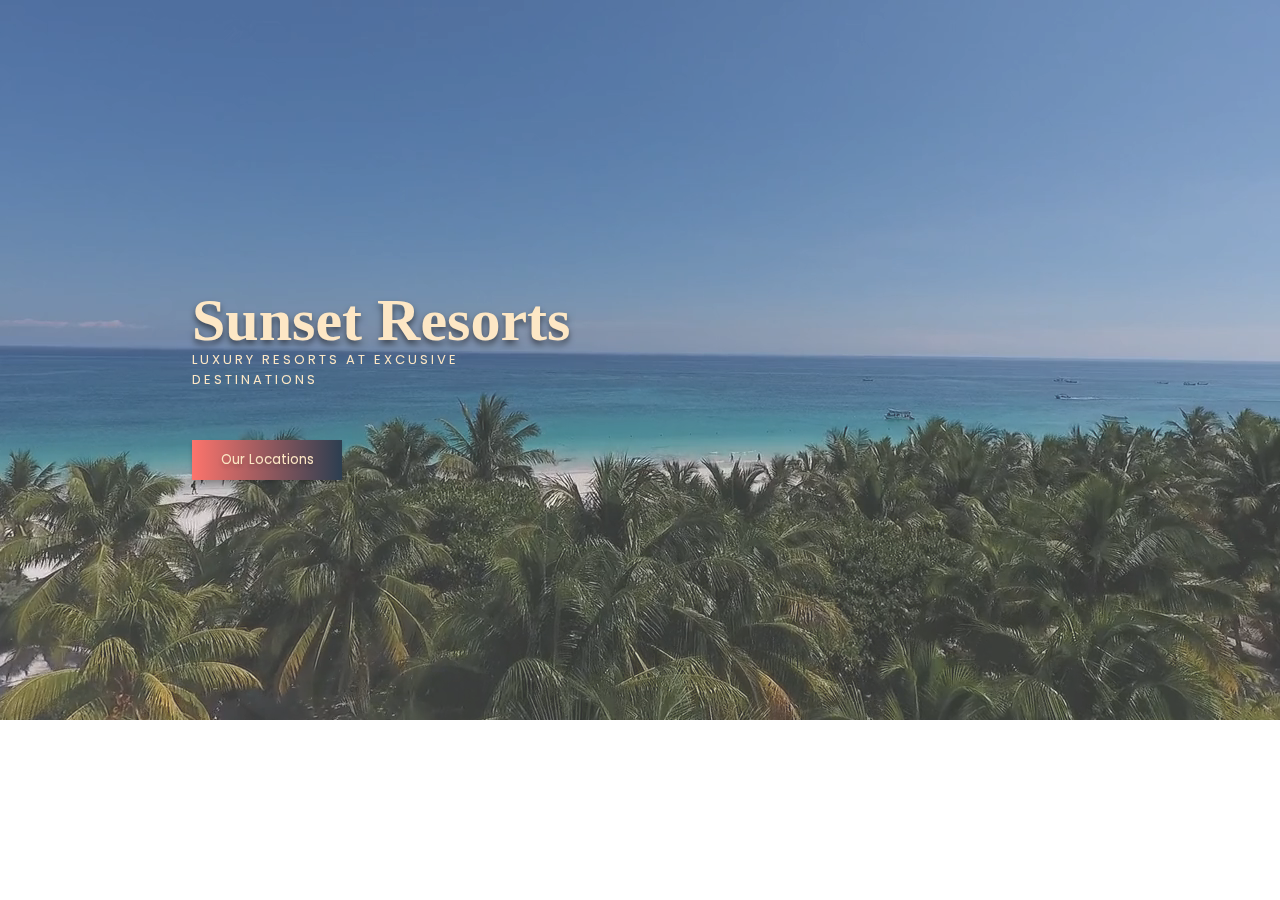
==== index.html @ 5cceb717 "Initial Commit" ====
<!DOCTYPE html>
<html lang="en">
<head>
    <meta charset="UTF-8">
    <meta name="viewport" content="width=device-width, initial-scale=1.0">
    <link rel="preconnect" href="https://fonts.gstatic.com">
    <link rel="preconnect" href="https://fonts.gstatic.com">
    <link href="https://fonts.googleapis.com/css2?family=Homemade+Apple&family=Poppins:wght@300&display=swap" rel="stylesheet">
    <link rel="stylesheet" href="style.css">
    <title>Sunset Resorts</title>
</head>
<body>
<div class="container">
    <div class="hamburger-menu">
        <div class="line line-1"></div>
        <div class="line line-2"></div>
        <div class="line line-3"></div>
    </div>
    <header class="header">
        <div class="video-wrapper">
            <video src="media/coast.mp4" autoplay muted loop></video>
        </div>
        <div class="banner">
            <h1>Sunset Resorts</h1>
            <p>Luxury Resorts at Excusive Destinations</p>
            <button>Our Locations</button>
        </div>
    </header>
</div>

    <script src="app.js"></script>
</body>
</html>
---- style.css ----
* {
    margin: 0;
    padding: 0;
    outline: none;
    box-sizing: border-box;
    list-style: none;
    text-decoration: none;
}

.header {
    width: 100%;
    height: 100%;
    position: relative;
}

.video-wrapper {
    width: 100%;
    height: 100%;
}

.video-wrapper video {
    width: 100%;
    height: 100%;
    opacity: .8;
}

.banner {
    position: absolute;
    top: 40%;
    left: 15%;
}

.banner h1 {
    font-family: 'Homemade Apple', cursive;
    font-size: 60px;
    color: #fde7c5;
    line-height: 60px;
    text-shadow: 0 4px 6px rgba(0, 0, 0, 0.5) ;
}

.banner p {
    width: 90%;
    font-family: 'Poppins', sans-serif;
    font-size: 13px;
    text-transform: uppercase;
    color: #fde7c5;
    letter-spacing: 3px;
    margin-bottom: 50px;
}

.banner button {
    width: 150px;
    height: 40px;
    background: #2C3E50;  /* fallback for old browsers */
    background: -webkit-linear-gradient(to right, #FD746C, #2C3E50);  /* Chrome 10-25, Safari 5.1-6 */
    background: linear-gradient(to right, #FD746C, #2C3E50); /* W3C, IE 10+/ Edge, Firefox 16+, Chrome 26+, Opera 12+, Safari 7+ */
    border: none;
    font-family: 'Poppins', sans-serif;
    color: #fde7c5;
    text-shadow: 0 3px 4px rgba(0, 0, 0, 0.2) ;
    box-shadow: 0 3px 4px rgba(0, 0, 0, 0.2) ;
    cursor: pointer;
}
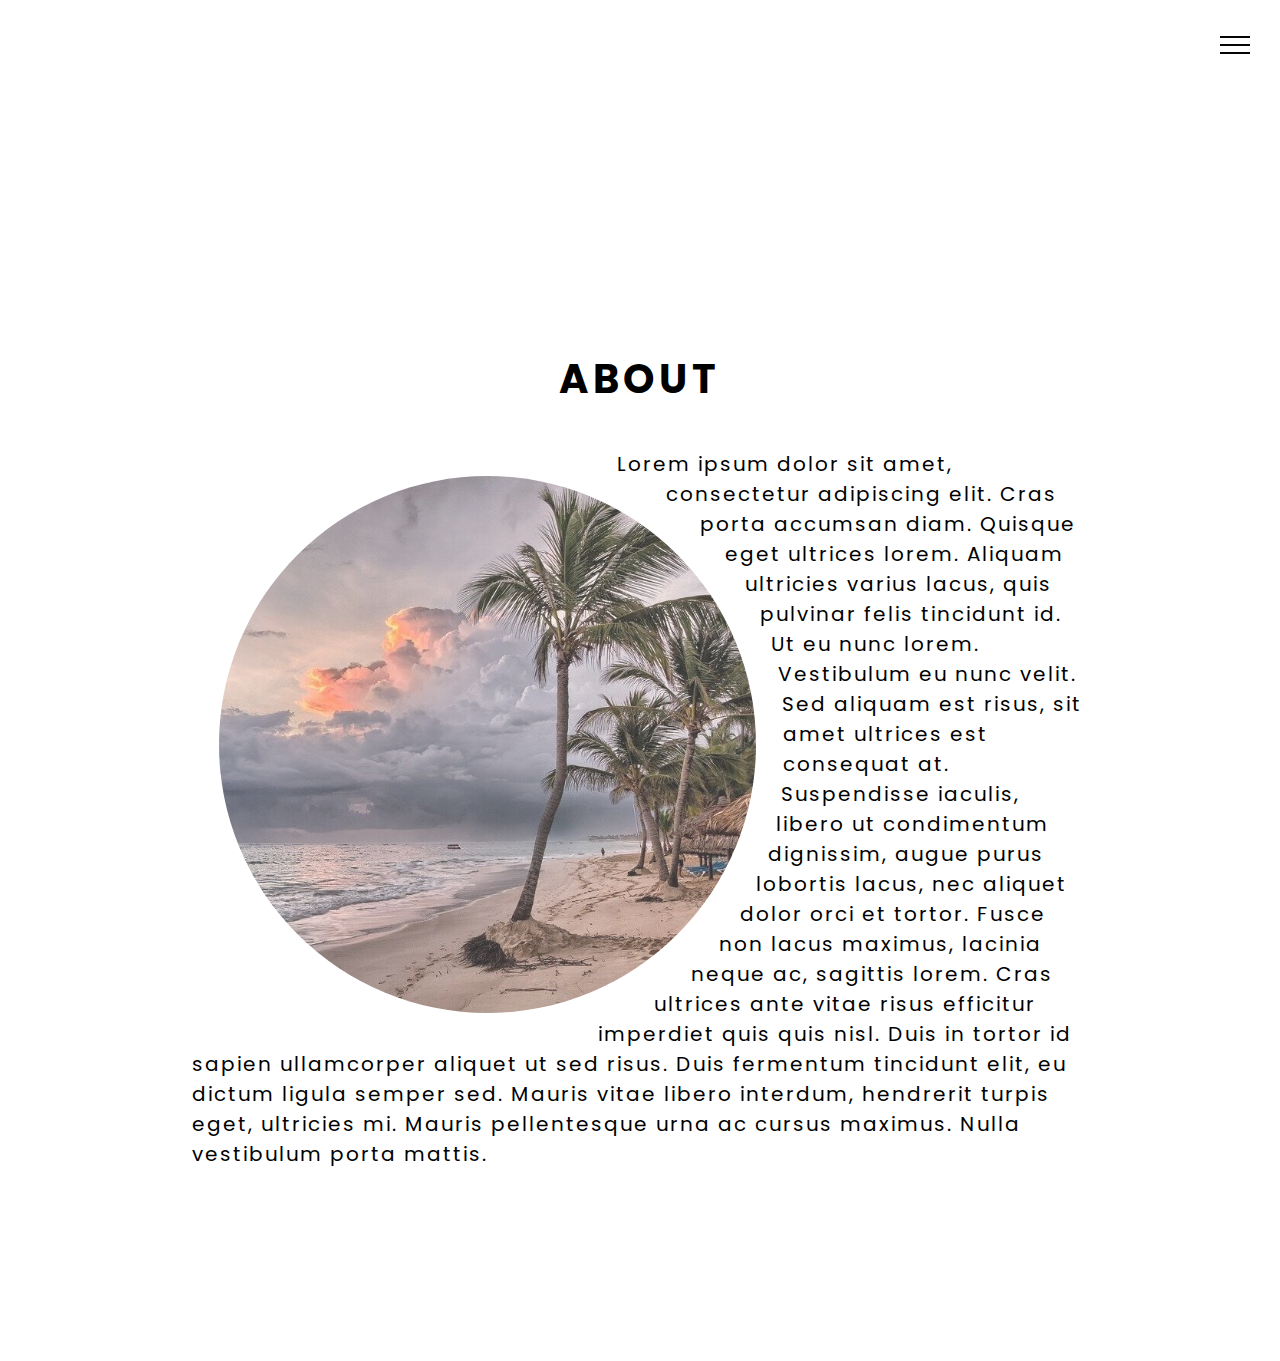
==== commit 2df43ff7: "Added About Section" ====
--- a/index.html
+++ b/index.html
@@ -1,33 +1,89 @@
 <!DOCTYPE html>
 <html lang="en">
+
 <head>
     <meta charset="UTF-8">
     <meta name="viewport" content="width=device-width, initial-scale=1.0">
     <link rel="preconnect" href="https://fonts.gstatic.com">
-    <link rel="preconnect" href="https://fonts.gstatic.com">
-    <link href="https://fonts.googleapis.com/css2?family=Homemade+Apple&family=Poppins:wght@300&display=swap" rel="stylesheet">
+    <link href="https://fonts.googleapis.com/css2?family=Homemade+Apple&family=Poppins:wght@300&display=swap"
+        rel="stylesheet">
     <link rel="stylesheet" href="style.css">
     <title>Sunset Resorts</title>
 </head>
+
 <body>
-<div class="container">
-    <div class="hamburger-menu">
-        <div class="line line-1"></div>
-        <div class="line line-2"></div>
-        <div class="line line-3"></div>
+    <div class="container">
+        <div class="burger-menu">
+            <div class="line line-1"></div>
+            <div class="line line-2"></div>
+            <div class="line line-3"></div>
+        </div>
+        <header class="header">
+            <div class="video-wrapper">
+                <video src="media/movie/coast.mp4" autoplay muted loop>This browser does not support video</video>
+            </div>
+            <div class="banner">
+                <h1>Sunset Resorts</h1>
+                <h5>Luxury Resorts at Exclusive Destinations</h5>
+                <button>Our Locations</button>
+                <div class="music-btn">
+                    <img src="media/music/play.png" alt="play-button" id="icon">
+                    <p>Music</p>
+                    <audio id="bgMusic">
+                        <source src="media/music/bgmusic.mp3" type="audio/mp3">
+                    </audio>
+                </div>
+            </div>
+        </header>
+        <section class="sidebar">
+            <ul class="menu">
+                <il class="menu-items">
+                    <a href="#" class="menu-links" data-content="Home">Home</a>
+                </il>
+                <il class="menu-items">
+                    <a href="#aboutpage" class="menu-links" data-content="About">About</a>
+                </il>
+                <il class="menu-items">
+                    <a href="" class="menu-links" data-content="Map">Map</a>
+                </il>
+                <il class="menu-items">
+                    <a href="" class="menu-links" data-content="Resorts">Resorts</a>
+                </il>
+                <il class="menu-items">
+                    <a href="" class="menu-links" data-content="Gallery">Gallery</a>
+                </il>
+                <il class="menu-items">
+                    <a href="" class="menu-links" data-content="Contact">Contact</a>
+                </il>
+            </ul>
+        </section>
     </div>
-    <header class="header">
-        <div class="video-wrapper">
-            <video src="media/coast.mp4" autoplay muted loop></video>
+    <!--About-->
+    <div class="about" id="aboutpage">
+        <h2>About</h2>
+        <div class="about-img">
+            <img src="media/pic/beach1.jpg" alt="Palmtrees at the Beach">
         </div>
-        <div class="banner">
-            <h1>Sunset Resorts</h1>
-            <p>Luxury Resorts at Excusive Destinations</p>
-            <button>Our Locations</button>
-        </div>
-    </header>
-</div>
+        <p>Lorem ipsum dolor sit amet, consectetur adipiscing elit. Cras porta accumsan diam. Quisque eget ultrices
+            lorem.
+            Aliquam ultricies varius lacus, quis pulvinar felis tincidunt id. Ut eu nunc lorem. Vestibulum eu nunc
+            velit. Sed
+            aliquam est risus, sit amet ultrices est consequat at. Suspendisse iaculis, libero ut condimentum dignissim,
+            augue
+            purus lobortis lacus, nec aliquet dolor orci et tortor. Fusce non lacus maximus, lacinia neque ac, sagittis
+            lorem.
+            Cras ultrices ante vitae risus efficitur imperdiet quis quis nisl. Duis in tortor id sapien ullamcorper
+            aliquet ut
+            sed risus. Duis fermentum tincidunt elit, eu dictum ligula semper sed. Mauris vitae libero interdum,
+            hendrerit
+            turpis eget, ultricies mi. Mauris pellentesque urna ac cursus maximus. Nulla vestibulum porta mattis.</p>
+    </div>
 
-    <script src="app.js"></script>
+
+
+
+
+    <script src="script.js"></script>
 </body>
-</html>
+
+</html>--- a/style.css
+++ b/style.css
@@ -7,12 +7,63 @@
     text-decoration: none;
 }
 
+body {
+    font-family: 'Poppins', sans-serif;
+}
+
+/* Navigation "Hamburger" */
+.burger-menu {
+    width: 30px;
+    height: 30px;
+    position: fixed;
+    top: 30px;
+    right: 30px;
+    z-index: 500;
+    display: flex;
+    flex-direction: column;
+    justify-content: space-evenly;
+    cursor: pointer;
+    transition: right 0.4s;
+}
+
+.change .burger-menu {
+    right: 10rem;
+}
+
+.line {
+    width: 100%;
+    height: 2px;
+    background-color: #050505;
+    z-index: 200;
+}
+
+.change .line {
+    background-color: #050505;
+    z-index: 3;
+}
+
+.change .line-1 {
+    transform: rotate(45deg) translate(5px, 7px);
+}
+
+.change .line-2 {
+    opacity: 0;
+    visibility: hidden;
+}
+
+.change .line-3 {
+    transform: rotate(-45deg) translate(5px, -7px);
+}
+
+/* Header */
 .header {
     width: 100%;
     height: 100%;
-    position: relative;
-}
-
+    perspective: 80rem;
+    overflow: hidden;
+}
+
+/* Background Video */
 .video-wrapper {
     width: 100%;
     height: 100%;
@@ -24,6 +75,7 @@
     opacity: .8;
 }
 
+/* Welcome Text & Button*/
 .banner {
     position: absolute;
     top: 40%;
@@ -33,19 +85,21 @@
 .banner h1 {
     font-family: 'Homemade Apple', cursive;
     font-size: 60px;
-    color: #fde7c5;
     line-height: 60px;
-    text-shadow: 0 4px 6px rgba(0, 0, 0, 0.5) ;
-}
-
-.banner p {
+    text-shadow: 0 4px 6px rgba(0, 0, 0, 0.5);
+    opacity: 0;
+    animation: moveBanner 1s 0.4s forwards;
+}
+
+.banner h5 {
     width: 90%;
     font-family: 'Poppins', sans-serif;
     font-size: 13px;
     text-transform: uppercase;
-    color: #fde7c5;
     letter-spacing: 3px;
     margin-bottom: 50px;
+    opacity: 0;
+    animation: moveBanner 1s 0.8s forwards;
 }
 
 .banner button {
@@ -56,8 +110,130 @@
     background: linear-gradient(to right, #FD746C, #2C3E50); /* W3C, IE 10+/ Edge, Firefox 16+, Chrome 26+, Opera 12+, Safari 7+ */
     border: none;
     font-family: 'Poppins', sans-serif;
-    color: #fde7c5;
+    font-size: 10px;
+    text-transform: uppercase;
+    letter-spacing: 3px;
     text-shadow: 0 3px 4px rgba(0, 0, 0, 0.2) ;
     box-shadow: 0 3px 4px rgba(0, 0, 0, 0.2) ;
     cursor: pointer;
-}+    opacity: 0;
+    animation: moveBanner 1s 1.2s forwards;
+}
+
+/* Music Button */
+.music-btn {
+    margin-top: 40px;
+    font-family: 'Poppins', sans-serif;
+    font-size: 10px;
+    text-transform: uppercase;
+    color: #050505;
+    letter-spacing: 3px;
+    opacity: 0;
+    display: flex;
+    align-items: center;
+    animation: moveBanner 1s 1.6s forwards;
+}
+.music-btn p {
+    margin-left: 10px;
+}
+
+#icon {
+    width: 40px;
+    cursor: pointer;
+}
+
+/* Animation Welcome Text */
+@keyframes moveBanner {
+    0% {
+        transform: translateY(30rem) rotateY(90deg);
+    }
+    100% {
+        transform: translateY(0) rotateY(0);
+        opacity: 1;
+    }
+}
+
+/* Navigation Bar */
+.sidebar {
+    width: 15rem;
+    height: 100vh;
+    position: fixed;
+    top: 0;
+    right: -15rem;
+    background: #fff;
+    transition: right 0.4s;
+    z-index: 2;
+}
+
+.change .sidebar {
+    right: 0;
+} 
+
+/* Navigation Links */
+.menu {
+    position: absolute;
+    top: 50%;
+    left: 50%;
+    transform: translate(-50%, -50%);
+}
+
+.menu-links {
+    margin: 10px;
+    font-family: 'Poppins', sans-serif;
+    font-size: 18px;
+    text-transform: uppercase;
+    color: #050505;
+    letter-spacing: 5px;
+    line-height: 80px;
+    display: flex;
+    position: relative;
+}
+
+.menu-links::before {
+  content: attr(data-content);
+  position: absolute;
+  top: 0;
+  left: 0;
+  color: #FD746C;
+  width: 0;
+  overflow: hidden;
+  white-space: nowrap;
+  transition: width 0.4s ease-in-out;
+}
+
+.menu-links:hover::before {
+  width: 100%;
+}
+
+/* About */
+.about {
+    width: 80%;
+    padding: 5%;
+    margin: 10%;
+}
+
+.about h2 {
+    font-size: 40px;
+    text-transform: uppercase;
+    letter-spacing: 5px;
+    text-align: center;
+    margin-bottom: 40px;
+}
+
+.about-img img{
+    width: 60%;
+    height: 60%;
+    border-radius: 50%;
+    overflow: hidden;
+    float: left;
+    shape-outside: circle();
+    opacity: 0.8;
+    margin: 3%;
+}
+
+.about p {
+    font-size: 20px;
+    letter-spacing: 2px;
+    margin: 0;
+    padding: 0;  
+}
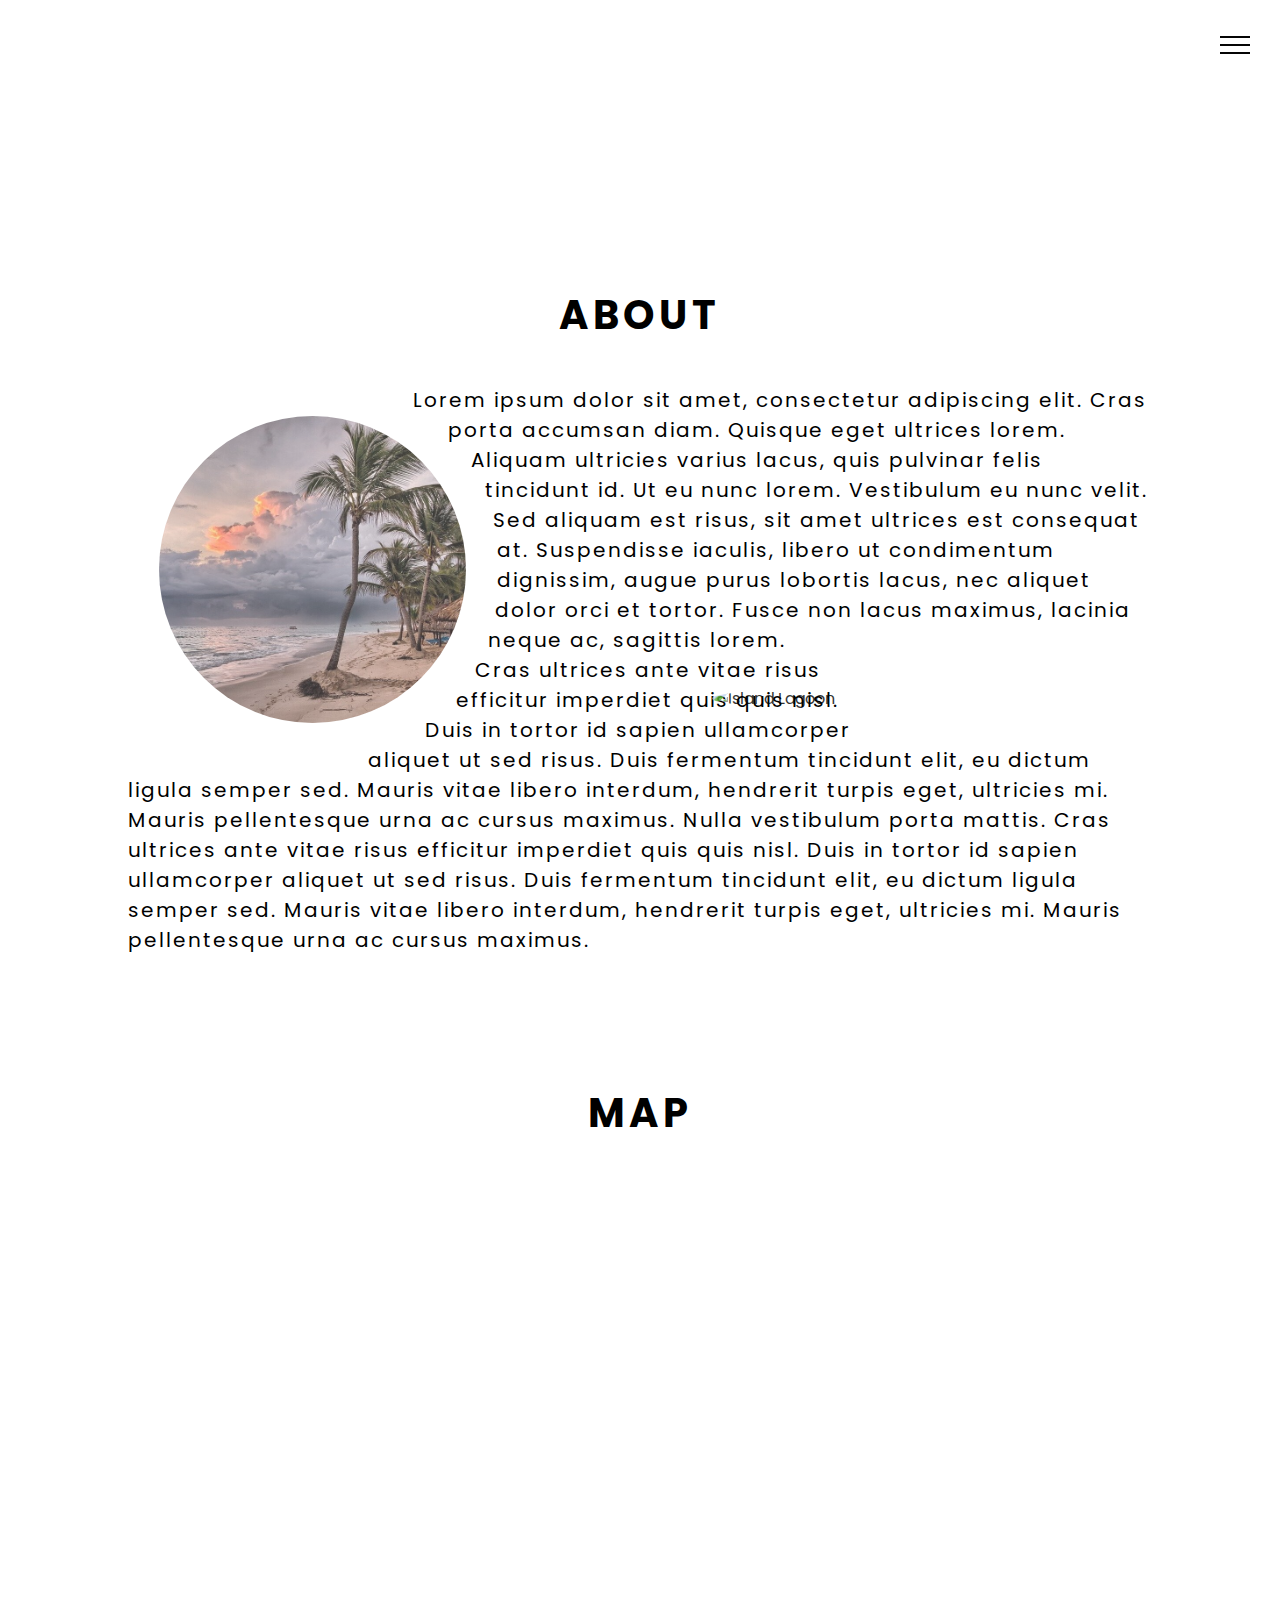
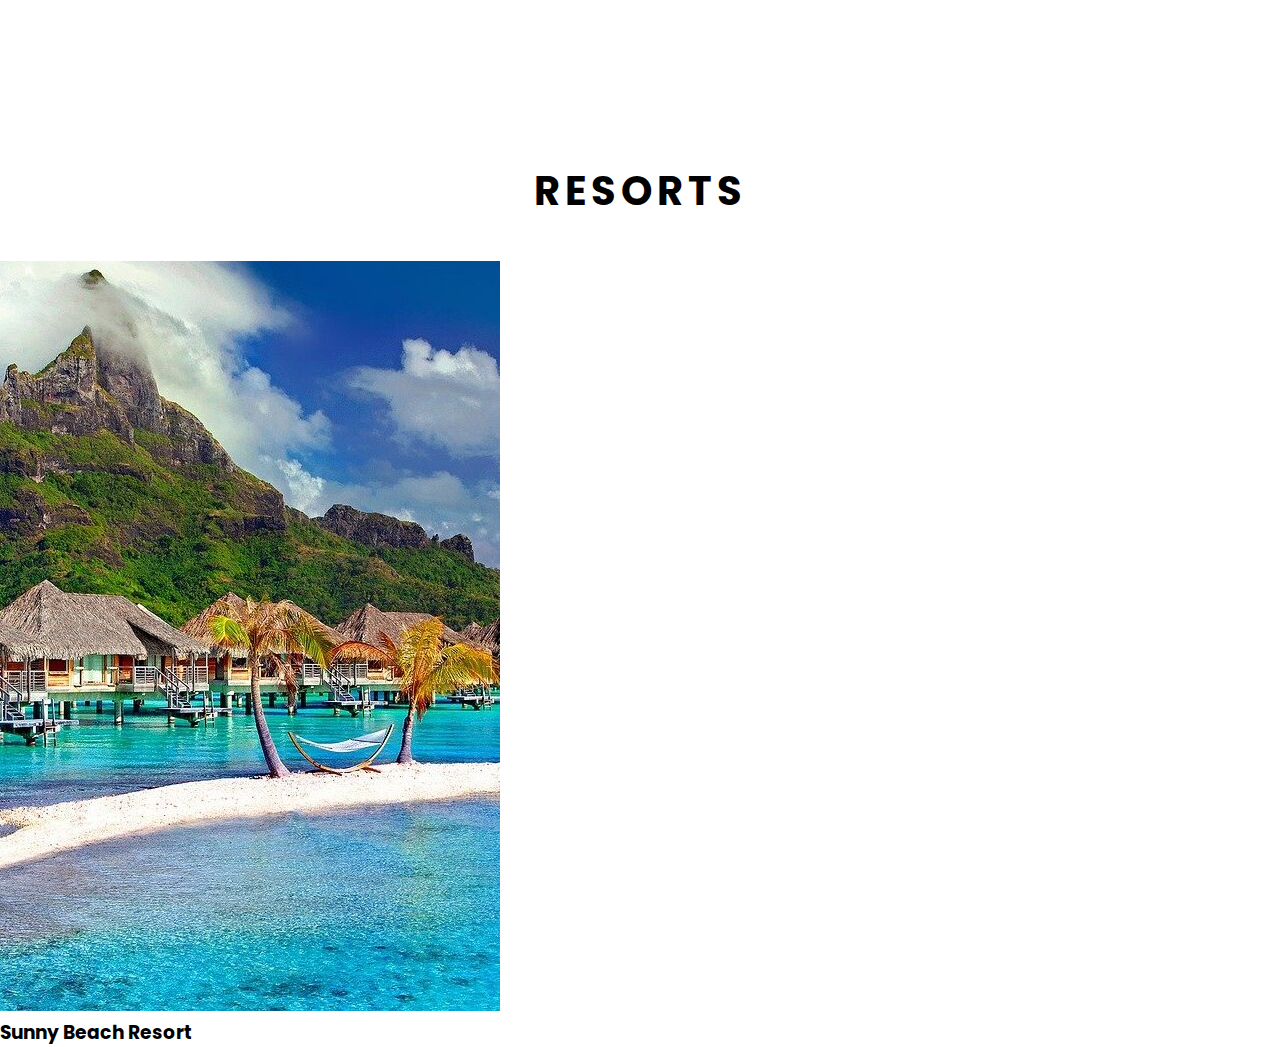
==== commit 49e4cbb8: "Added pictures to Resorts section, and added link to Our Locations on the header" ====
--- a/index.html
+++ b/index.html
@@ -12,20 +12,24 @@
 </head>
 
 <body>
+<!--Navigation Menu-->    
     <div class="container">
         <div class="burger-menu">
             <div class="line line-1"></div>
             <div class="line line-2"></div>
             <div class="line line-3"></div>
         </div>
+<!--Background Video-->        
         <header class="header">
             <div class="video-wrapper">
                 <video src="media/movie/coast.mp4" autoplay muted loop>This browser does not support video</video>
             </div>
+<!--Welcome Text-->            
             <div class="banner">
                 <h1>Sunset Resorts</h1>
                 <h5>Luxury Resorts at Exclusive Destinations</h5>
-                <button>Our Locations</button>
+                <button><a href="#map-page">Our Locations</a></button>
+<!--Background Music-->                
                 <div class="music-btn">
                     <img src="media/music/play.png" alt="play-button" id="icon">
                     <p>Music</p>
@@ -35,33 +39,31 @@
                 </div>
             </div>
         </header>
+<!--Navigation Menu-->        
         <section class="sidebar">
             <ul class="menu">
                 <il class="menu-items">
                     <a href="#" class="menu-links" data-content="Home">Home</a>
                 </il>
                 <il class="menu-items">
-                    <a href="#aboutpage" class="menu-links" data-content="About">About</a>
+                    <a href="#about-page" class="menu-links" data-content="About">About</a>
                 </il>
                 <il class="menu-items">
-                    <a href="" class="menu-links" data-content="Map">Map</a>
+                    <a href="#map-page" class="menu-links" data-content="Map">Map</a>
                 </il>
                 <il class="menu-items">
                     <a href="" class="menu-links" data-content="Resorts">Resorts</a>
                 </il>
                 <il class="menu-items">
-                    <a href="" class="menu-links" data-content="Gallery">Gallery</a>
-                </il>
-                <il class="menu-items">
-                    <a href="" class="menu-links" data-content="Contact">Contact</a>
+                    <a href="" class="menu-links" data-content="Enquiry">Enquiry</a>
                 </il>
             </ul>
         </section>
     </div>
-    <!--About-->
-    <div class="about" id="aboutpage">
+<!--About-->
+    <div class="about" id="about-page">
         <h2>About</h2>
-        <div class="about-img">
+        <div class="about-img-left">
             <img src="media/pic/beach1.jpg" alt="Palmtrees at the Beach">
         </div>
         <p>Lorem ipsum dolor sit amet, consectetur adipiscing elit. Cras porta accumsan diam. Quisque eget ultrices
@@ -71,19 +73,61 @@
             aliquam est risus, sit amet ultrices est consequat at. Suspendisse iaculis, libero ut condimentum dignissim,
             augue
             purus lobortis lacus, nec aliquet dolor orci et tortor. Fusce non lacus maximus, lacinia neque ac, sagittis
-            lorem.
+            lorem.</p>
+        <div class="about-img-right">
+            <img src="media/pic/lagoon.jpg" alt="Island Lagoon">
+        </div>
+        <p>Cras ultrices ante vitae risus efficitur imperdiet quis quis nisl. Duis in tortor id sapien ullamcorper
+            aliquet ut
+            sed risus. Duis fermentum tincidunt elit, eu dictum ligula semper sed. Mauris vitae libero interdum,
+            hendrerit
+            turpis eget, ultricies mi. Mauris pellentesque urna ac cursus maximus. Nulla vestibulum porta mattis.
             Cras ultrices ante vitae risus efficitur imperdiet quis quis nisl. Duis in tortor id sapien ullamcorper
             aliquet ut
             sed risus. Duis fermentum tincidunt elit, eu dictum ligula semper sed. Mauris vitae libero interdum,
             hendrerit
-            turpis eget, ultricies mi. Mauris pellentesque urna ac cursus maximus. Nulla vestibulum porta mattis.</p>
+            turpis eget, ultricies mi. Mauris pellentesque urna ac cursus maximus.</p>
     </div>
+<!--Map-->
+<div class="map" id="map-page">
+    <h2>Map</h2>
+    <div id="map"></div>
+</div>
+
+<!--Resorts-->
+<div class="resorts" id="resorts-page">
+    <h2>Resorts</h2>
+</div>
+<div class="card-wrapper">
+    <div class="card">
+        <div class="card-img">
+            <img src="media/pic/sunnybeachresort.jpg" alt="Sunny Beach Resort">
+        </div>
+        <div class="card-info">
+            <h3>Sunny Beach Resort</h3>
+            <p></p>
+        </div>
+    </div>
+</div>
+
+
+
+<!--Enquiry-->
 
 
 
 
 
-    <script src="script.js"></script>
+<!--Footer-->
+<footer>
+
+</footer>
+
+
+<script src="https://polyfill.io/v3/polyfill.min.js?features=default"></script>
+<script src="https://unpkg.com/@google/markerclustererplus@4.0.1/dist/markerclustererplus.min.js"></script>
+<script src="https://maps.googleapis.com/maps/api/js?key=AIzaSyDUEY6aGpBAtBGIT5eMGSwcmoEfaf2DULg&callback=initMap&libraries=&v=weekly" defer></script>
+<script src="script.js"></script>
 </body>
 
 </html>--- a/style.css
+++ b/style.css
@@ -105,9 +105,7 @@
 .banner button {
     width: 150px;
     height: 40px;
-    background: #2C3E50;  /* fallback for old browsers */
-    background: -webkit-linear-gradient(to right, #FD746C, #2C3E50);  /* Chrome 10-25, Safari 5.1-6 */
-    background: linear-gradient(to right, #FD746C, #2C3E50); /* W3C, IE 10+/ Edge, Firefox 16+, Chrome 26+, Opera 12+, Safari 7+ */
+    background: linear-gradient(to right, #FD746C, #2C3E50);
     border: none;
     font-family: 'Poppins', sans-serif;
     font-size: 10px;
@@ -118,6 +116,10 @@
     cursor: pointer;
     opacity: 0;
     animation: moveBanner 1s 1.2s forwards;
+}
+
+.banner button a {
+    color: black;
 }
 
 /* Music Button */
@@ -207,9 +209,9 @@
 
 /* About */
 .about {
-    width: 80%;
+    width: 90%;
     padding: 5%;
-    margin: 10%;
+    margin: 5%;
 }
 
 .about h2 {
@@ -220,10 +222,10 @@
     margin-bottom: 40px;
 }
 
-.about-img img{
-    width: 60%;
-    height: 60%;
-    border-radius: 50%;
+.about-img-left img{
+    width: 30%;
+    height: 30%;
+    border-radius: 50%; 
     overflow: hidden;
     float: left;
     shape-outside: circle();
@@ -231,9 +233,46 @@
     margin: 3%;
 }
 
+.about-img-right img{
+    width: 40%;
+    height: 40%;
+    border-radius: 50%;
+    overflow: hidden;
+    float: right;
+    shape-outside: circle();
+    opacity: 0.8;
+    margin: 3%;
+}
+
 .about p {
     font-size: 20px;
     letter-spacing: 2px;
     margin: 0;
     padding: 0;  
 }
+
+/* Map */
+.map h2 {
+    font-size: 40px;
+    text-transform: uppercase;
+    letter-spacing: 5px;
+    text-align: center;
+    margin-bottom: 40px;
+}
+
+#map {
+    left: 10%;
+    width: 80%;
+    height: 50vh;
+}
+
+/* Resorts */
+.resorts h2 {
+
+    font-size: 40px;
+    text-transform: uppercase;
+    letter-spacing: 5px;
+    text-align: center;
+    margin-top: 10%;
+    margin-bottom: 40px;
+}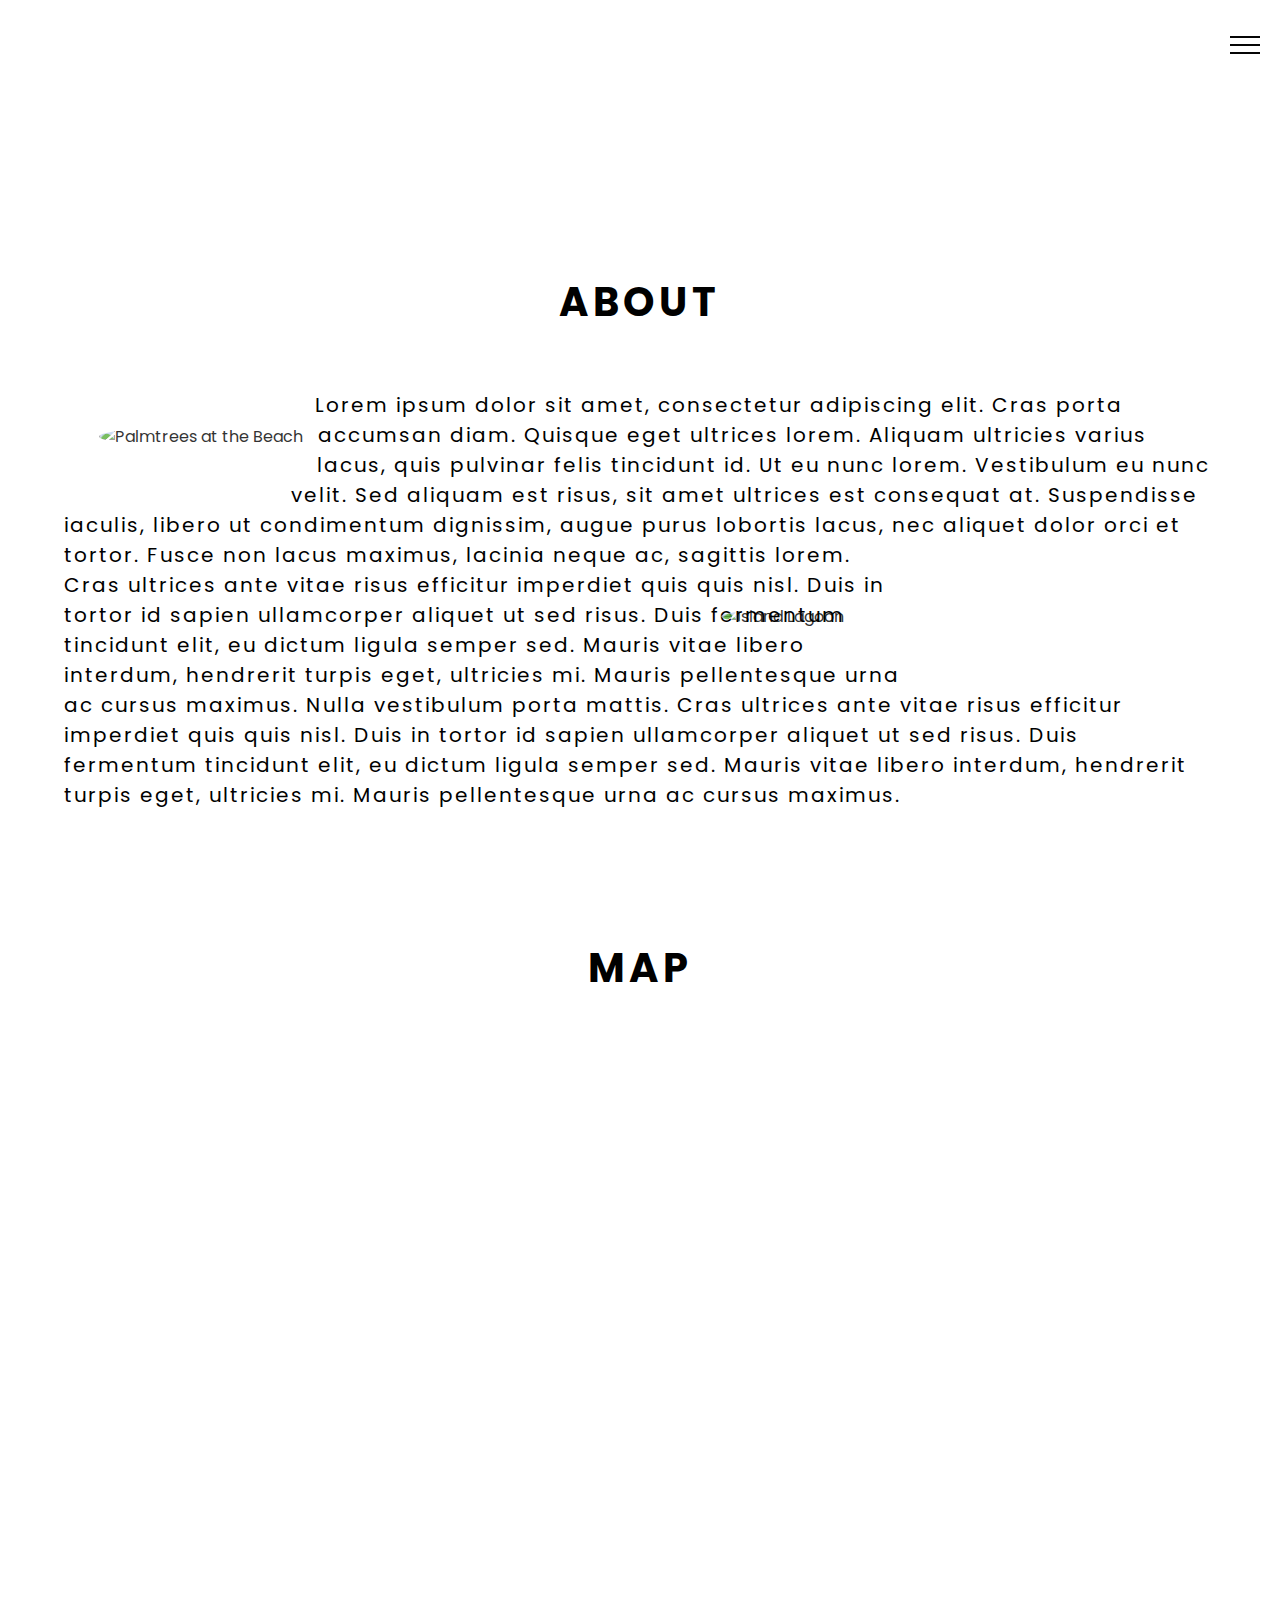
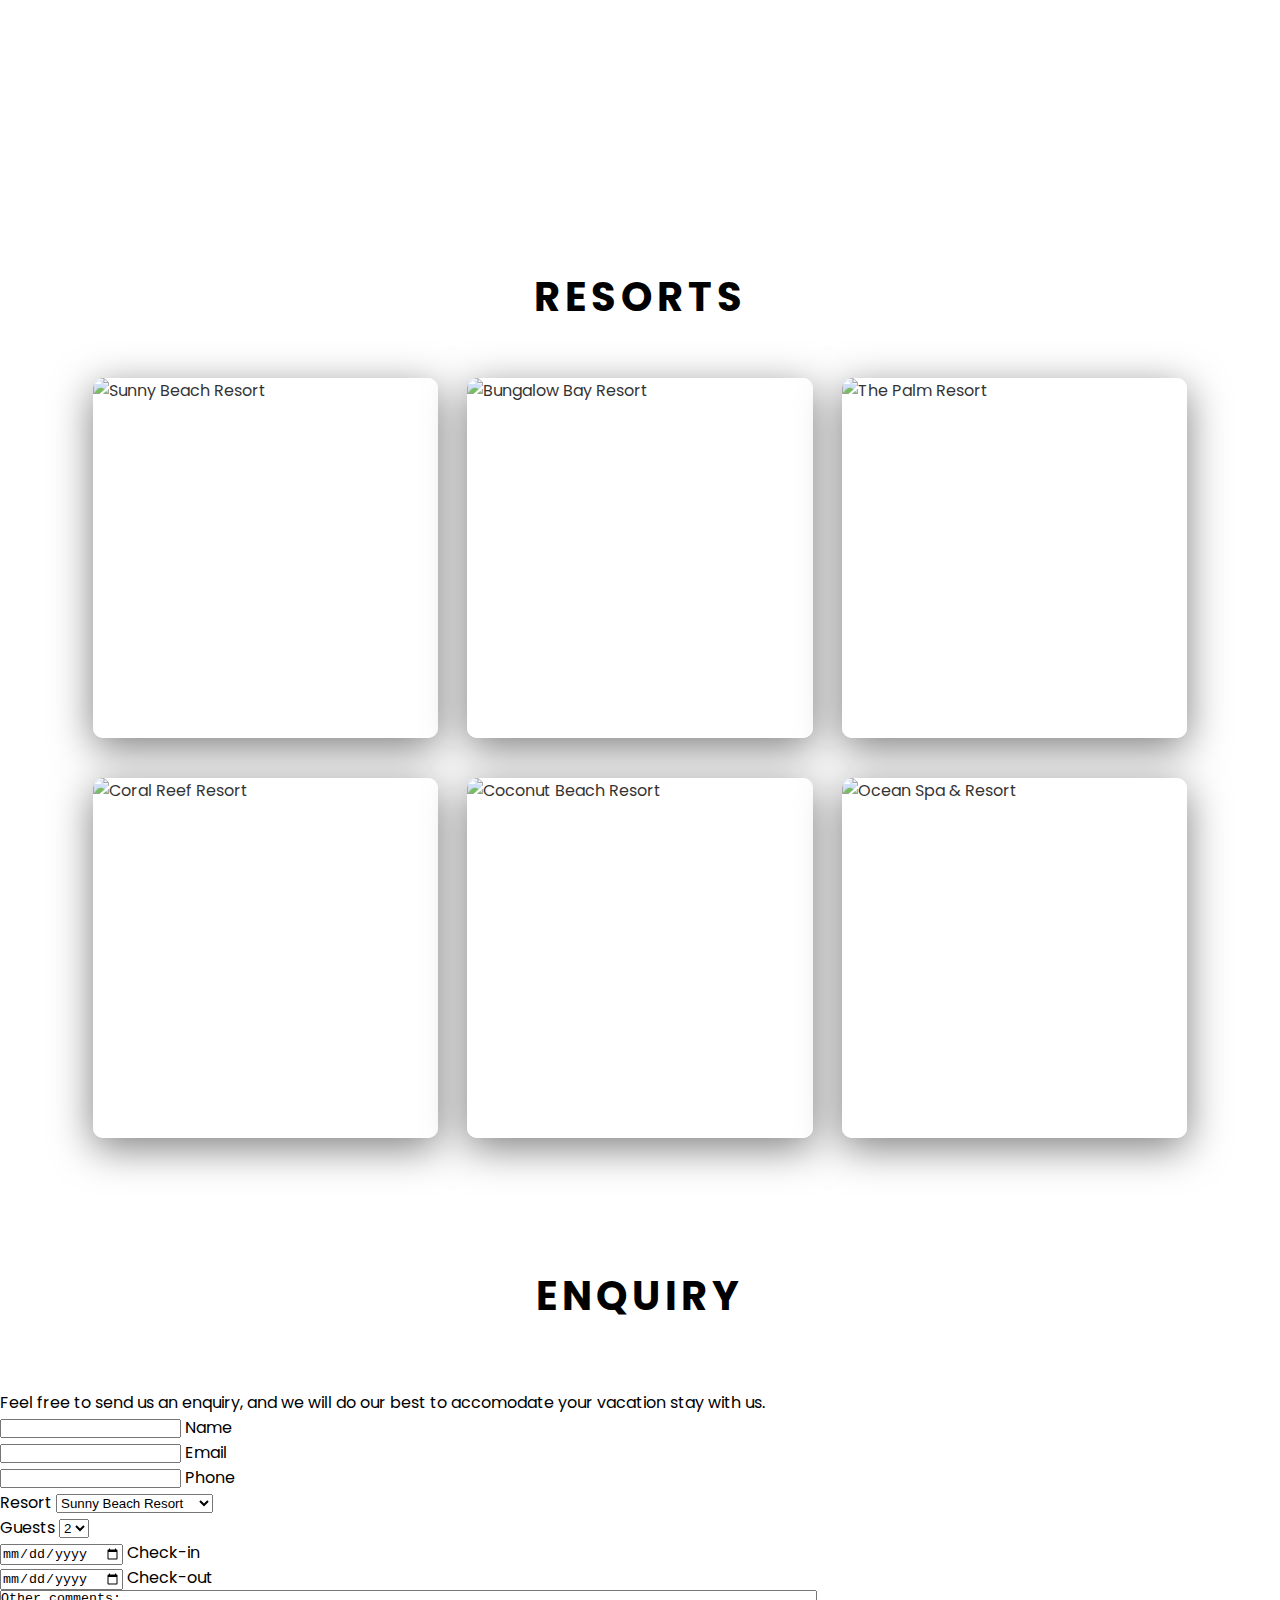
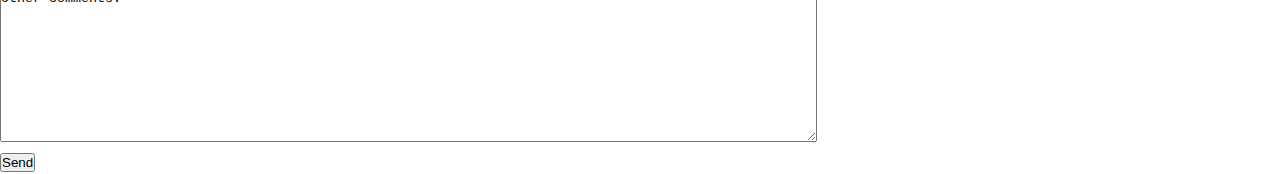
==== commit edf7f673: "Enquiry Section: added button" ====
--- a/index.html
+++ b/index.html
@@ -7,39 +7,41 @@
     <link rel="preconnect" href="https://fonts.gstatic.com">
     <link href="https://fonts.googleapis.com/css2?family=Homemade+Apple&family=Poppins:wght@300&display=swap"
         rel="stylesheet">
-    <link rel="stylesheet" href="style.css">
+    <link rel="stylesheet" href="assets/css/style.css">
     <title>Sunset Resorts</title>
 </head>
 
 <body>
-<!--Navigation Menu-->    
+    <!--Navigation Menu-->
     <div class="container">
         <div class="burger-menu">
             <div class="line line-1"></div>
             <div class="line line-2"></div>
             <div class="line line-3"></div>
         </div>
-<!--Background Video-->        
+        <!--Background Video-->
         <header class="header">
             <div class="video-wrapper">
-                <video src="media/movie/coast.mp4" autoplay muted loop>This browser does not support video</video>
-            </div>
-<!--Welcome Text-->            
+                <video src="assets/media/movie/coast.mp4" autoplay muted loop>This browser does not support
+                    video</video>
+            </div>
+            <!--Welcome Text-->
             <div class="banner">
                 <h1>Sunset Resorts</h1>
                 <h5>Luxury Resorts at Exclusive Destinations</h5>
                 <button><a href="#map-page">Our Locations</a></button>
-<!--Background Music-->                
+                <br>
+                <!--Background Music-->
                 <div class="music-btn">
-                    <img src="media/music/play.png" alt="play-button" id="icon">
+                    <img src="assets/media/music/play.png" alt="play-button" id="icon">
                     <p>Music</p>
                     <audio id="bgMusic">
-                        <source src="media/music/bgmusic.mp3" type="audio/mp3">
+                        <source src="assets/media/music/bgmusic.mp3" type="audio/mp3">
                     </audio>
                 </div>
             </div>
         </header>
-<!--Navigation Menu-->        
+        <!--Navigation Menu-->
         <section class="sidebar">
             <ul class="menu">
                 <il class="menu-items">
@@ -52,19 +54,19 @@
                     <a href="#map-page" class="menu-links" data-content="Map">Map</a>
                 </il>
                 <il class="menu-items">
-                    <a href="" class="menu-links" data-content="Resorts">Resorts</a>
-                </il>
-                <il class="menu-items">
-                    <a href="" class="menu-links" data-content="Enquiry">Enquiry</a>
+                    <a href="#resorts-page" class="menu-links" data-content="Resorts">Resorts</a>
+                </il>
+                <il class="menu-items">
+                    <a href="#enquiry-page" class="menu-links" data-content="Enquiry">Enquiry</a>
                 </il>
             </ul>
         </section>
     </div>
-<!--About-->
+    <!--About-->
     <div class="about" id="about-page">
         <h2>About</h2>
         <div class="about-img-left">
-            <img src="media/pic/beach1.jpg" alt="Palmtrees at the Beach">
+            <img src="assets/media/pic/beach1.jpg" alt="Palmtrees at the Beach">
         </div>
         <p>Lorem ipsum dolor sit amet, consectetur adipiscing elit. Cras porta accumsan diam. Quisque eget ultrices
             lorem.
@@ -75,7 +77,7 @@
             purus lobortis lacus, nec aliquet dolor orci et tortor. Fusce non lacus maximus, lacinia neque ac, sagittis
             lorem.</p>
         <div class="about-img-right">
-            <img src="media/pic/lagoon.jpg" alt="Island Lagoon">
+            <img src="assets/media/pic/lagoon.jpg" alt="Island Lagoon">
         </div>
         <p>Cras ultrices ante vitae risus efficitur imperdiet quis quis nisl. Duis in tortor id sapien ullamcorper
             aliquet ut
@@ -88,46 +90,186 @@
             hendrerit
             turpis eget, ultricies mi. Mauris pellentesque urna ac cursus maximus.</p>
     </div>
-<!--Map-->
-<div class="map" id="map-page">
-    <h2>Map</h2>
-    <div id="map"></div>
-</div>
-
-<!--Resorts-->
-<div class="resorts" id="resorts-page">
-    <h2>Resorts</h2>
-</div>
-<div class="card-wrapper">
-    <div class="card">
-        <div class="card-img">
-            <img src="media/pic/sunnybeachresort.jpg" alt="Sunny Beach Resort">
-        </div>
-        <div class="card-info">
-            <h3>Sunny Beach Resort</h3>
-            <p></p>
-        </div>
+    <!--Map-->
+    <div class="map" id="map-page">
+        <h2>Map</h2>
+        <div id="map"></div>
     </div>
-</div>
-
-
-
-<!--Enquiry-->
-
-
-
-
-
-<!--Footer-->
-<footer>
-
-</footer>
-
-
-<script src="https://polyfill.io/v3/polyfill.min.js?features=default"></script>
-<script src="https://unpkg.com/@google/markerclustererplus@4.0.1/dist/markerclustererplus.min.js"></script>
-<script src="https://maps.googleapis.com/maps/api/js?key=AIzaSyDUEY6aGpBAtBGIT5eMGSwcmoEfaf2DULg&callback=initMap&libraries=&v=weekly" defer></script>
-<script src="script.js"></script>
+
+    <!--Resorts-->
+    <section class="resorts">
+        <div id="resorts-page">
+            <h2>Resorts</h2>
+        </div>
+        <div class="card-wrapper">
+            <div class="card" data-tilt>
+                <div class="card-img">
+                    <img src="assets/media/pic/sunnybeachresort.jpg" alt="Sunny Beach Resort">
+                </div>
+                <div class="card-info">
+                    <h3>Sunny Beach Resort</h3>
+                    <h5>Bora-Bora</h5>
+                    <p>Lorem ipsum dolor sit amet, consectetur adipiscing elit. Cras porta accumsan diam. Quisque eget
+                        ultrices
+                        lorem.
+                        Aliquam ultricies varius lacus, quis pulvinar felis tincidunt id. Ut eu nunc lorem. Vestibulum
+                        eu
+                        nunc
+                        velit.</p>
+                </div>
+            </div>
+            <div class="card" data-tilt>
+                <div class="card-img">
+                    <img src="assets/media/pic/bungalowbayresort.jpg" alt="Bungalow Bay Resort">
+                </div>
+                <div class="card-info">
+                    <h3>Bungalow Bay Resort</h3>
+                    <h5>Bora-Bora</h5>
+                    <p>Lorem ipsum dolor sit amet, consectetur adipiscing elit. Cras porta accumsan diam. Quisque eget
+                        ultrices
+                        lorem.
+                        Aliquam ultricies varius lacus, quis pulvinar felis tincidunt id. Ut eu nunc lorem. Vestibulum
+                        eu
+                        nunc
+                        velit.</p>
+                </div>
+            </div>
+            <div class="card" data-tilt>
+                <div class="card-img">
+                    <img src="assets/media/pic/thepalmresort.jpg" alt="The Palm Resort">
+                </div>
+                <div class="card-info">
+                    <h3>The Palm Resort</h3>
+                    <h5>Bora-Bora</h5>
+                    <p>Lorem ipsum dolor sit amet, consectetur adipiscing elit. Cras porta accumsan diam. Quisque eget
+                        ultrices
+                        lorem.
+                        Aliquam ultricies varius lacus, quis pulvinar felis tincidunt id. Ut eu nunc lorem. Vestibulum
+                        eu
+                        nunc
+                        velit.</p>
+                </div>
+            </div>
+        </div>
+        <div class="card-wrapper">
+            <div class="card" data-tilt>
+                <div class="card-img">
+                    <img src="assets/media/pic/coralreefresort.jpg" alt="Coral Reef Resort">
+                </div>
+                <div class="card-info">
+                    <h3>Coral Reef Resort</h3>
+                    <h5>Maldives</h5>
+                    <p>Lorem ipsum dolor sit amet, consectetur adipiscing elit. Cras porta accumsan diam. Quisque eget
+                        ultrices
+                        lorem.
+                        Aliquam ultricies varius lacus, quis pulvinar felis tincidunt id. Ut eu nunc lorem. Vestibulum
+                        eu
+                        nunc
+                        velit.</p>
+                </div>
+            </div>
+            <div class="card" data-tilt>
+                <div class="card-img">
+                    <img src="assets/media/pic/coconutbeachresort.jpg" alt="Coconut Beach Resort">
+                </div>
+                <div class="card-info">
+                    <h3>Coconut Beach Resort</h3>
+                    <h5>Maldives</h5>
+                    <p>Lorem ipsum dolor sit amet, consectetur adipiscing elit. Cras porta accumsan diam. Quisque eget
+                        ultrices
+                        lorem.
+                        Aliquam ultricies varius lacus, quis pulvinar felis tincidunt id. Ut eu nunc lorem. Vestibulum
+                        eu
+                        nunc
+                        velit.</p>
+                </div>
+            </div>
+            <div class="card" data-tilt>
+                <div class="card-img">
+                    <img src="assets/media/pic/oceanspaandresort.jpg" alt="Ocean Spa & Resort">
+                </div>
+                <div class="card-info">
+                    <h3>Ocean Spa & Resort</h3>
+                    <h5>Maldives</h5>
+                    <p>Lorem ipsum dolor sit amet, consectetur adipiscing elit. Cras porta accumsan diam. Quisque eget
+                        ultrices
+                        lorem.
+                        Aliquam ultricies varius lacus, quis pulvinar felis tincidunt id. Ut eu nunc lorem. Vestibulum
+                        eu
+                        nunc
+                        velit.</p>
+                </div>
+            </div>
+        </div>
+    </section>
+    <!--Enquiry-->
+    <section class="enquiry">
+        <div id="enquiry-page">
+            <h2>Enquiry</h2>
+            <p>Feel free to send us an enquiry, and we will do our best to accomodate your vacation stay with us.</p>
+        </div>
+        <form>
+            <div class="input-group">
+                <input type="text" class="field">
+                <label class="input-label">Name</label>
+            </div>
+            <div class="input-group">
+                <input type="email" class="field">
+                <label class="input-label">Email</label>
+            </div>
+            <div class="input-group">
+                <input type="phone" class="field">
+                <label class="input-label">Phone</label>
+            </div>
+            <div class="input-group">
+                <label for="resorts">Resort</label>
+                <select id="resorts-option">
+                    <option label="Sunny Beach Resort">Sunny Beach Resort</option>
+                    <option label="Bungalow Bay Resort">Bungalow Bay Resort</option>
+                    <option label="The Palm Resort">The Palm Resort</option>
+                    <option label="Coral Reef Resort">Coral Reef Resort</option>
+                    <option label="Coconut Beach Resort">Coconut Beach Resort</option>
+                    <option label="Ocean Spa & Resort">Ocean Spa & Resort</option>
+                </select>
+            </div>
+            <label for="guests">Guests</label>
+            <select id="guests-option">
+                <option label="1">1</option>
+                <option label="2" selected>2</option>
+                <option label="3">3</option>
+                <option label="4">4</option>
+            </select>
+            <div class="input-group">
+                <input type="date" class="field">
+                <label class="input-label">Check-in</label>
+            </div>
+            <div class="input-group">
+                <input type="date" class="field">
+                <label class="input-label">Check-out</label>
+            </div>
+            <textarea rows="10" cols="100" name="comment" form="usrform">Other comments:</textarea>
+            <br>
+            <button>Send</button>
+        </form>
+    </section>
+
+
+
+    <!--Footer-->
+    <footer>
+
+    </footer>
+
+
+    <script src="https://polyfill.io/v3/polyfill.min.js?features=default"></script>
+    <script src="https://unpkg.com/@google/markerclustererplus@4.0.1/dist/markerclustererplus.min.js"></script>
+    <script
+        src="https://maps.googleapis.com/maps/api/js?key=AIzaSyDUEY6aGpBAtBGIT5eMGSwcmoEfaf2DULg&callback=initMap&libraries=&v=weekly"
+        defer></script>
+    <script src="assets/js/script.js"></script>
+    <script src="https://code.jquery.com/jquery-3.5.1.js"
+        integrity="sha256-QWo7LDvxbWT2tbbQ97B53yJnYU3WhH/C8ycbRAkjPDc=" crossorigin="anonymous"></script>
+    <script src="assets/js/tilt.js"></script>
 </body>
 
 </html>--- a/assets/css/style.css
+++ b/assets/css/style.css
@@ -0,0 +1,333 @@
+* {
+    margin: 0;
+    padding: 0;
+    outline: none;
+    box-sizing: border-box;
+    list-style: none;
+    text-decoration: none;
+}
+
+body {
+    font-family: 'Poppins', sans-serif;
+}
+
+h2 {
+    font-size: 40px;
+    text-transform: uppercase;
+    letter-spacing: 5px;
+    text-align: center;
+    margin-top: 10%;
+    margin-bottom: 5%;
+}
+
+/* Navigation "Hamburger" */
+.burger-menu {
+    width: 30px;
+    height: 30px;
+    position: fixed;
+    top: 30px;
+    right: 20px;
+    z-index: 500;
+    display: flex;
+    flex-direction: column;
+    justify-content: space-evenly;
+    cursor: pointer;
+    transition: right 0.4s;
+}
+
+.change .burger-menu {
+    right: 10rem;
+}
+
+.line {
+    width: 100%;
+    height: 2px;
+    background-color: #050505;
+    z-index: 200;
+}
+
+.change .line {
+    background-color: #050505;
+    z-index: 3;
+}
+
+.change .line-1 {
+    transform: rotate(45deg) translate(5px, 7px);
+}
+
+.change .line-2 {
+    opacity: 0;
+    visibility: hidden;
+}
+
+.change .line-3 {
+    transform: rotate(-45deg) translate(5px, -7px);
+}
+
+/* Header */
+.header {
+    width: 100%;
+    height: 100%;
+    perspective: 80rem;
+    overflow: hidden;
+}
+
+/* Background Video */
+.video-wrapper {
+    width: 100%;
+    height: 100%;
+}
+
+.video-wrapper video {
+    width: 100%;
+    height: 100%;
+    opacity: .8;
+}
+
+/* Welcome Text & Button*/
+.banner {
+    position: absolute;
+    top: 40%;
+    left: 15%;
+}
+
+.banner h1 {
+    font-family: 'Homemade Apple', cursive;
+    font-size: 60px;
+    line-height: 60px;
+    text-shadow: 0 4px 6px rgba(0, 0, 0, 0.5);
+    opacity: 0;
+    animation: moveBanner 1s 0.4s forwards;
+}
+
+.banner h5 {
+    width: 90%;
+    font-family: 'Poppins', sans-serif;
+    font-size: 13px;
+    text-transform: uppercase;
+    letter-spacing: 3px;
+    margin-bottom: 50px;
+    opacity: 0;
+    animation: moveBanner 1s 0.8s forwards;
+}
+
+.banner button {
+    width: 150px;
+    height: 40px;
+    background: linear-gradient(to right, #FD746C, #2C3E50);
+    border: none;
+    font-family: 'Poppins', sans-serif;
+    font-size: 10px;
+    text-transform: uppercase;
+    letter-spacing: 3px;
+    text-shadow: 0 3px 4px rgba(0, 0, 0, 0.2) ;
+    box-shadow: 0 3px 4px rgba(0, 0, 0, 0.2) ;
+    cursor: pointer;
+    opacity: 0;
+    animation: moveBanner 1s 1.2s forwards;
+}
+
+.banner button a {
+    color: black;
+}
+
+/* Music Button */
+.music-btn {
+    float: left;
+    margin-top: 40px;
+    font-family: 'Poppins', sans-serif;
+    font-size: 10px;
+    text-transform: uppercase;
+    color: #050505;
+    letter-spacing: 3px;
+    opacity: 0;
+    display: flex;
+    align-items: center;
+    animation: moveBanner 1s 1.6s forwards;
+}
+.music-btn p {
+    margin-left: 10px;
+}
+
+#icon {
+    width: 40px;
+    cursor: pointer;
+}
+
+/* Animation Welcome Text */
+@keyframes moveBanner {
+    0% {
+        transform: translateY(30rem) rotateY(90deg);
+    }
+    100% {
+        transform: translateY(0) rotateY(0);
+        opacity: 1;
+    }
+}
+
+/* Navigation Bar */
+.sidebar {
+    width: 15rem;
+    height: 100vh;
+    position: fixed;
+    top: 0;
+    right: -15rem;
+    background: #fff;
+    transition: right 0.4s;
+    z-index: 2;
+}
+
+.change .sidebar {
+    right: 0;
+} 
+
+/* Navigation Links */
+.menu {
+    position: absolute;
+    top: 50%;
+    left: 50%;
+    transform: translate(-50%, -50%);
+}
+
+.menu-links {
+    margin: 10px;
+    font-family: 'Poppins', sans-serif;
+    font-size: 18px;
+    text-transform: uppercase;
+    color: #050505;
+    letter-spacing: 5px;
+    line-height: 80px;
+    display: flex;
+    position: relative;
+}
+
+.menu-links::before {
+  content: attr(data-content);
+  position: absolute;
+  top: 0;
+  left: 0;
+  color: #FD746C;
+  width: 0;
+  overflow: hidden;
+  white-space: nowrap;
+  transition: width 0.4s ease-in-out;
+}
+
+.menu-links:hover::before {
+  width: 100%;
+}
+
+/* About */
+.about {
+    width: 90%;
+    margin: 5%;
+}
+
+.about-img-left img{
+    width: 30%;
+    height: 30%;
+    border-radius: 50%; 
+    overflow: hidden;
+    float: left;
+    shape-outside: circle();
+    opacity: 0.8;
+    margin: 3%;
+}
+
+.about-img-right img{
+    width: 40%;
+    height: 40%;
+    border-radius: 50%;
+    overflow: hidden;
+    float: right;
+    shape-outside: circle();
+    opacity: 0.8;
+    margin: 3%;
+}
+
+.about p {
+    font-size: 20px;
+    letter-spacing: 2px;
+    margin: 0;
+    padding: 0;  
+}
+
+/* Map */
+#map {
+    left: 5%;
+    bottom: 45%;
+    width: 90%;
+    height: 80vh;
+}
+
+/* Resorts */
+.resorts {
+    width: 90%;
+    margin: 5%;
+    display: flex;
+    flex-direction: column;
+    justify-content: center;
+    align-items: center;    
+}
+
+.card-wrapper {
+    display: flex;
+    justify-content: space-evenly;
+    margin-top: 40px;
+    width: 100%;
+}
+
+.card {
+    position: relative;
+    width: 30%;
+    height: 40vh;
+    border-radius: 10px;
+    box-shadow: 0 10px 40px rgba(0, 0, 0, 0.5) ;
+}
+
+.card-img {
+    width: 100%;
+    height: 100%;
+    background-color: #fff;
+    border-radius: 10px;
+    transition: opacity 0.3s;
+}
+
+.card:hover .card-img {
+    opacity: 0.5;
+}
+
+.card-img img {
+    width: 100%;
+    height: 100%;
+    object-fit: cover;
+    opacity: 0.8;
+    border-radius: 10px;
+}
+
+.card-info {
+    position: absolute;
+    bottom: 0;
+    padding: 20px;
+    text-shadow: 0 4px 8px rgba(0, 0, 0, 0.4);
+    opacity: 0;
+    visibility: hidden;
+    transition: all 0.3s;
+}
+
+.card:hover .card-info {
+    bottom: 5px;
+    opacity: 1;
+    visibility: visible;
+}
+
+.card-info h3 {
+    font-size: 20px;
+    text-transform: uppercase;
+    letter-spacing: 5px;    
+}
+
+.card-info p {
+    font-size: 14px;
+    letter-spacing: 2px;
+}
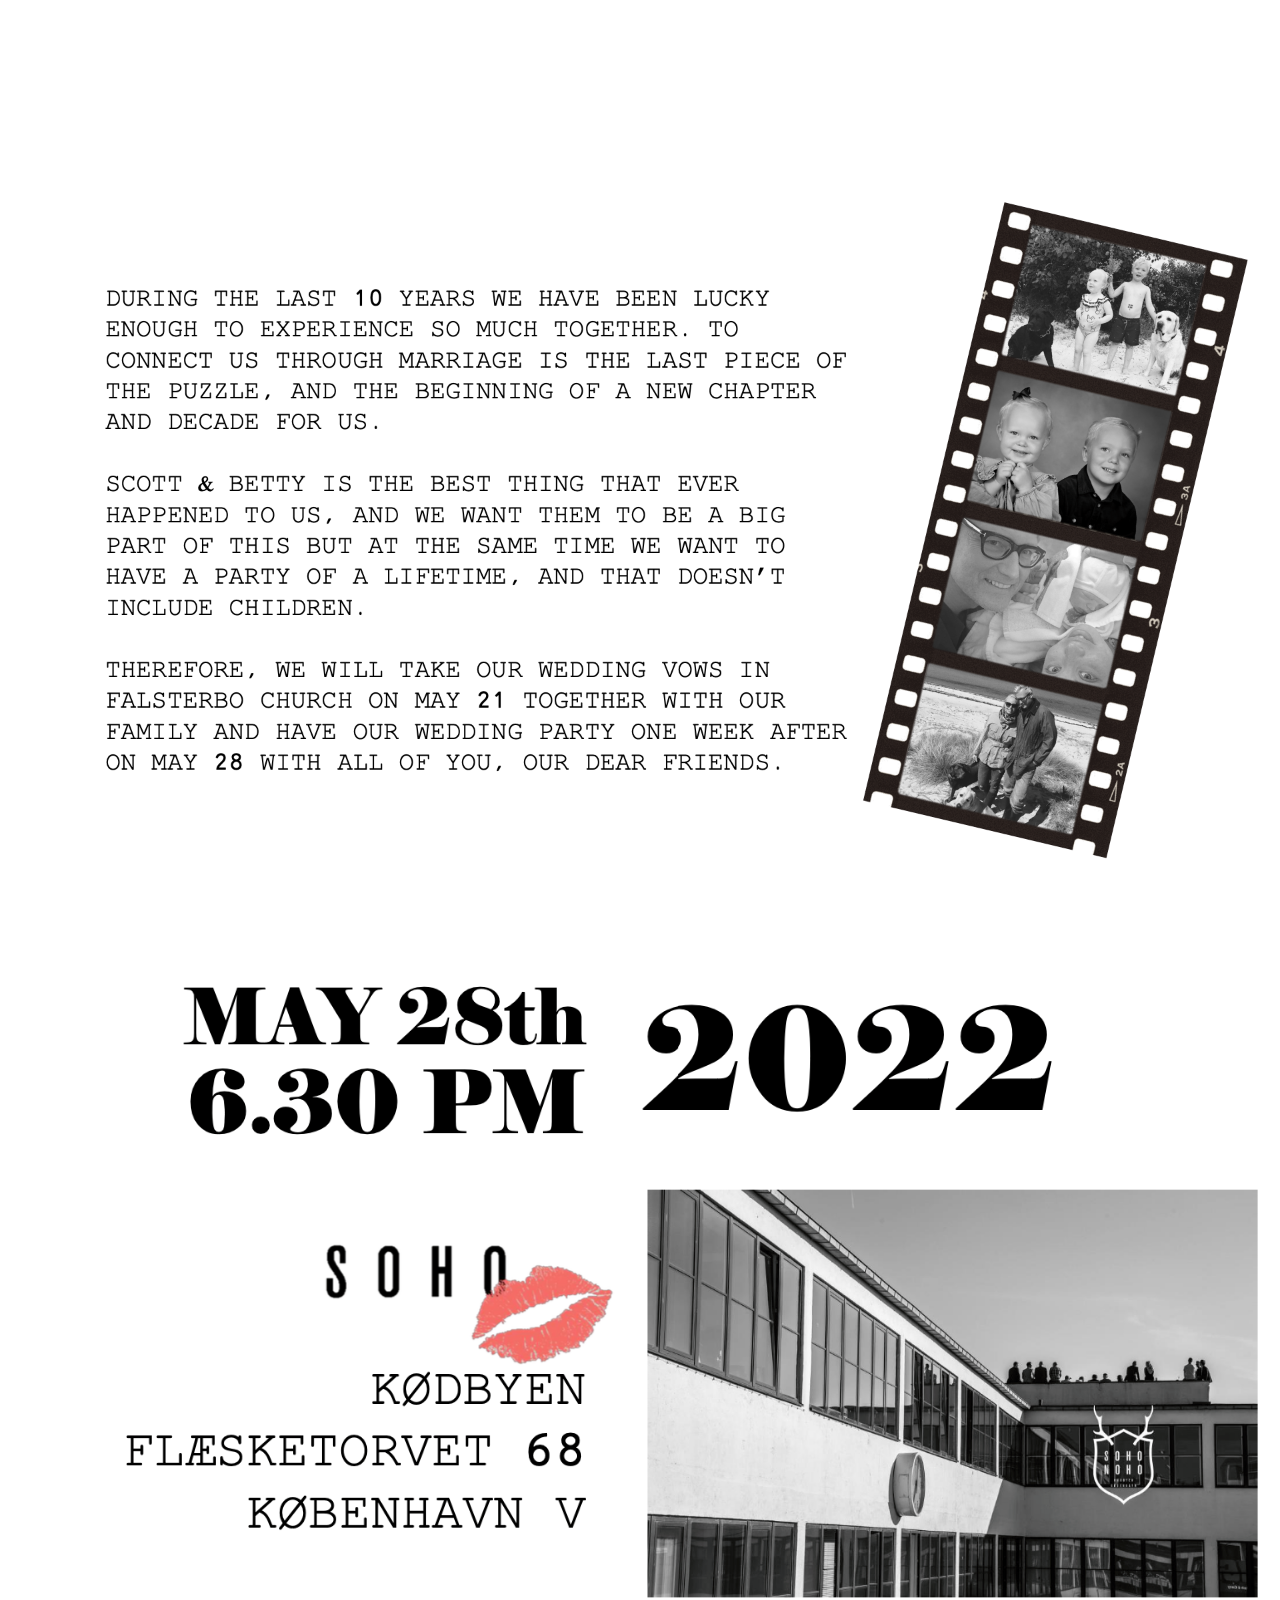
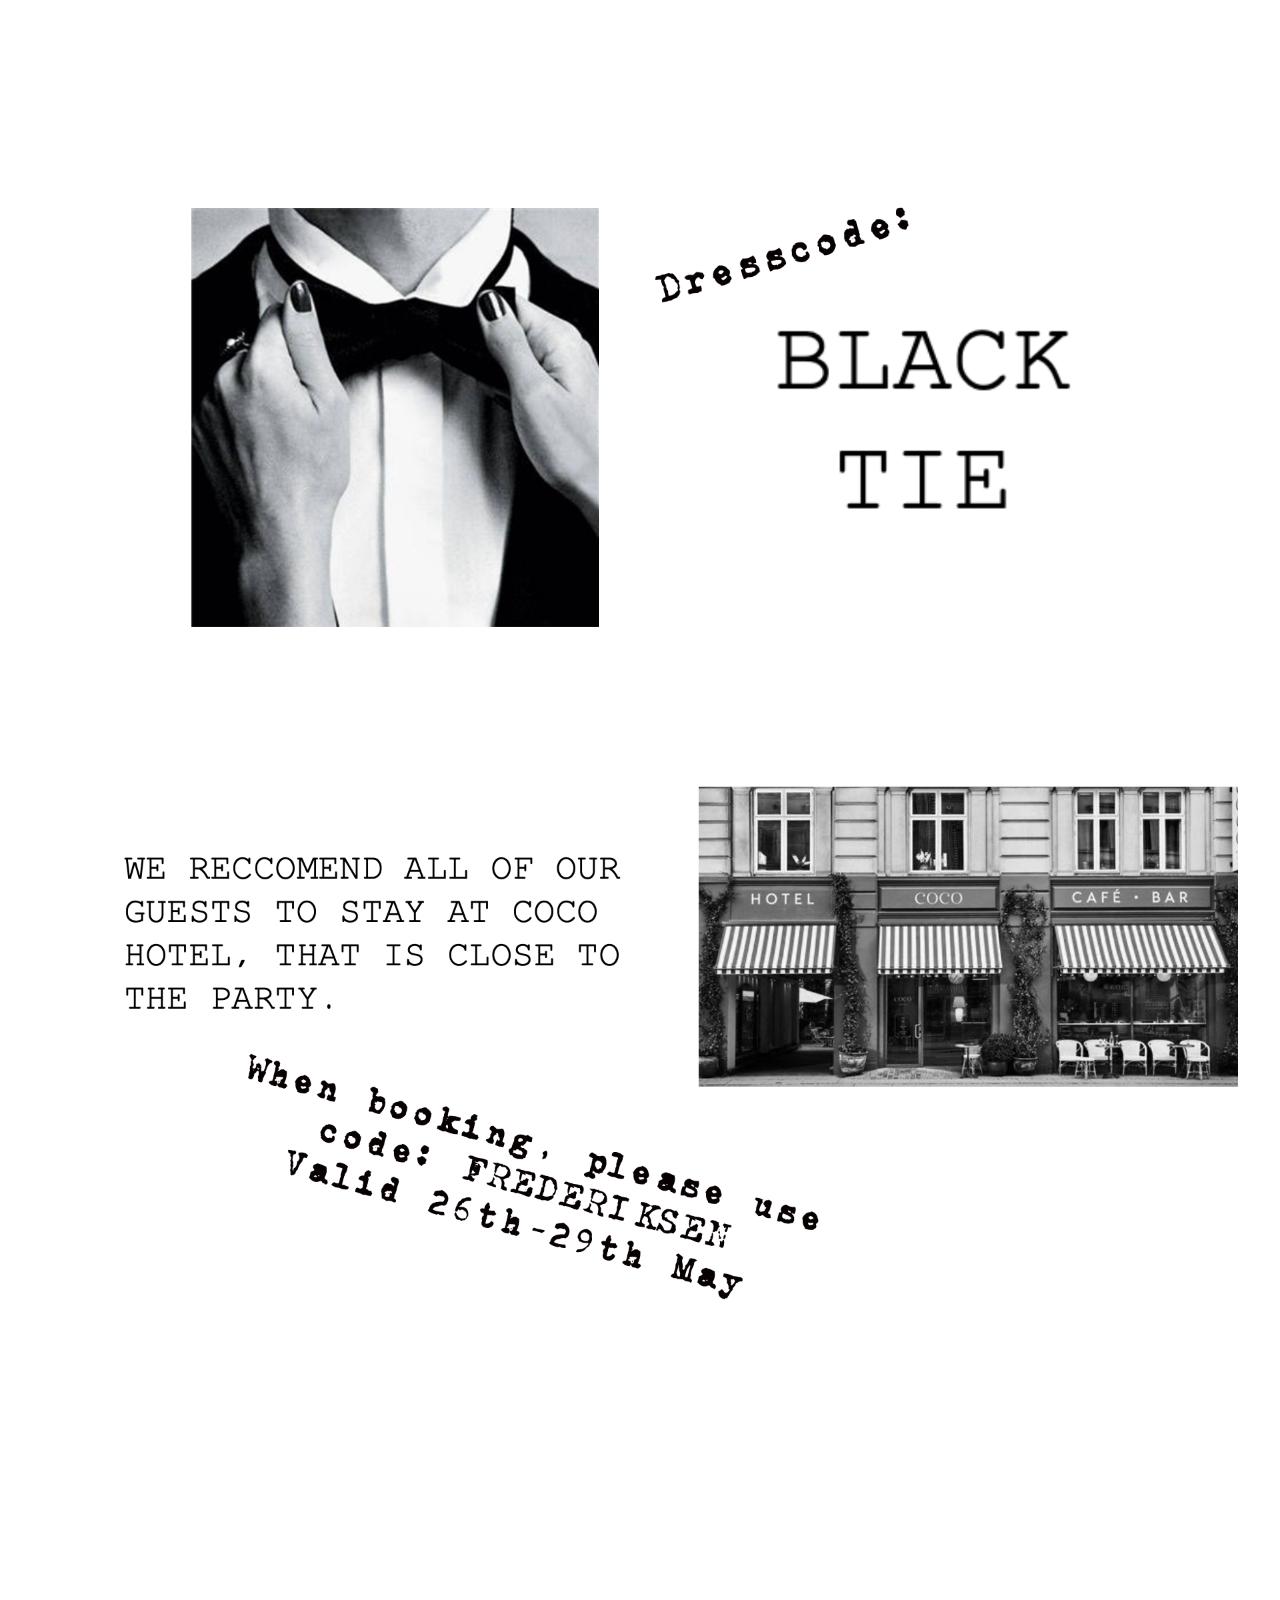
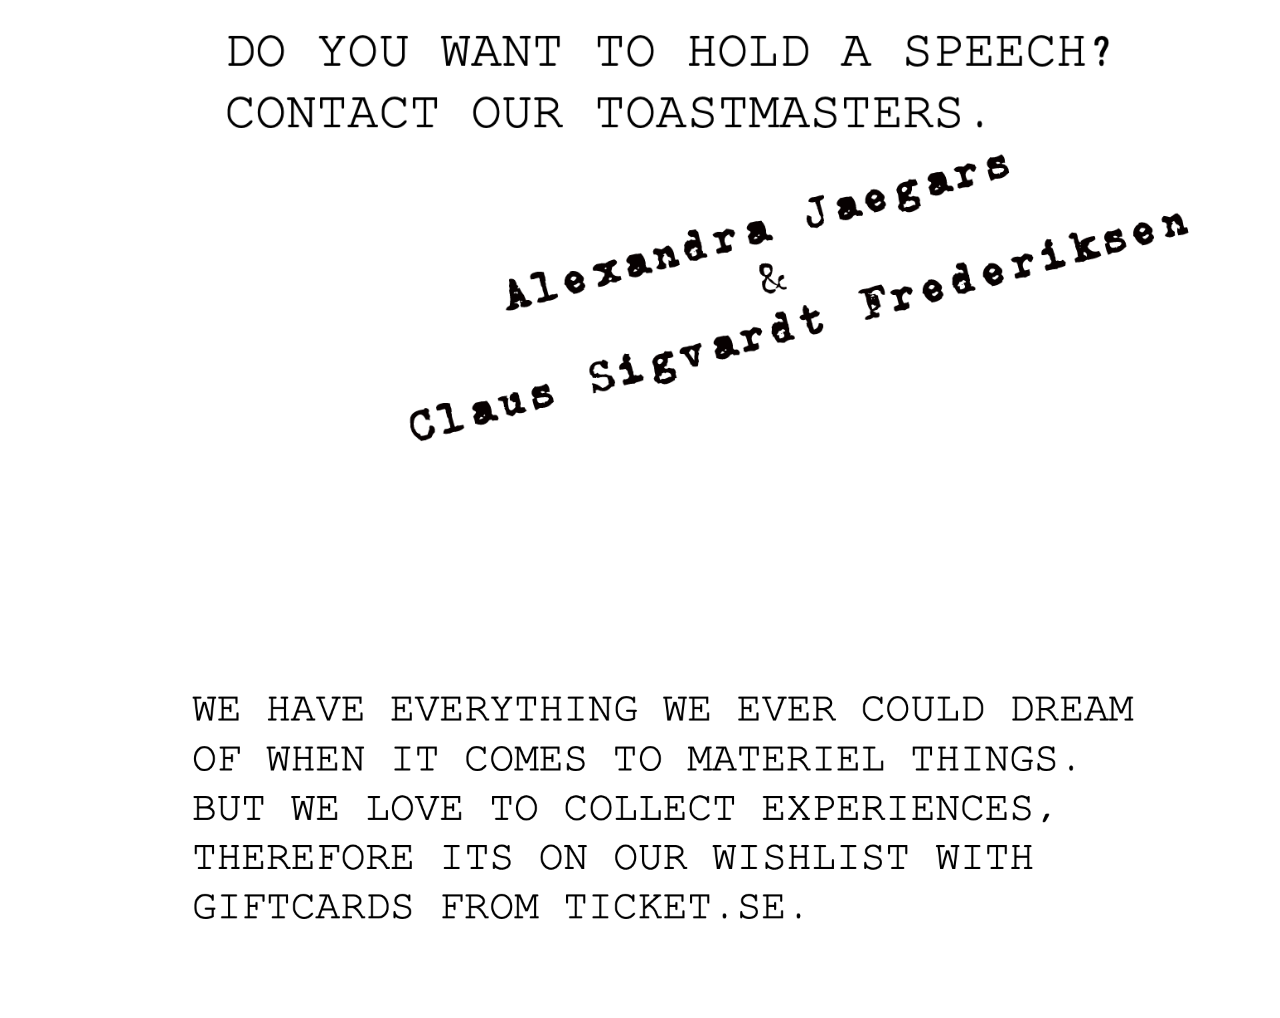
==== commit d9959c96: "2nd frederiksen" ====
--- a/index.html
+++ b/index.html
@@ -8,268 +8,88 @@
     <link href="https://fonts.googleapis.com/css2?family=Homemade+Apple&family=Poppins:wght@300&display=swap"
         rel="stylesheet">
     <link rel="stylesheet" href="assets/css/style.css">
-    <title>Sunset Resorts</title>
+    <title>FREDERIKSEN 2022</title>
 </head>
 
 <body>
-    <!--Navigation Menu-->
-    <div class="container">
-        <div class="burger-menu">
-            <div class="line line-1"></div>
-            <div class="line line-2"></div>
-            <div class="line line-3"></div>
+    <!--Background Video-->
+    <header class="header">
+        <div class="video-wrapper">
+            <video src="assets/media/movie/copenhagen.mp4" autoplay muted loop>This browser does not support
+                video</video>
         </div>
-        <!--Background Video-->
-        <header class="header">
-            <div class="video-wrapper">
-                <video src="assets/media/movie/coast.mp4" autoplay muted loop>This browser does not support
-                    video</video>
+
+        <!--Welcome Text-->
+        <div class="banner">
+            <!--Background Music-->
+            <div class="music-btn">
+                <img src="assets/media/music/play.png" alt="play-button" id="icon">
+                <audio id="bgMusic">
+                    <source src="assets/media/music/bgmusic.mp3" type="audio/mp3">
+                </audio>
             </div>
-            <!--Welcome Text-->
-            <div class="banner">
-                <h1>Sunset Resorts</h1>
-                <h5>Luxury Resorts at Exclusive Destinations</h5>
-                <button><a href="#map-page">Our Locations</a></button>
-                <br>
-                <!--Background Music-->
-                <div class="music-btn">
-                    <img src="assets/media/music/play.png" alt="play-button" id="icon">
-                    <p>Music</p>
-                    <audio id="bgMusic">
-                        <source src="assets/media/music/bgmusic.mp3" type="audio/mp3">
-                    </audio>
-                </div>
+            <div class="img-logo">
+                <img src="assets/media/pic/logo.png" alt="FREDERIKSEN 2022">
             </div>
-        </header>
-        <!--Navigation Menu-->
-        <section class="sidebar">
-            <ul class="menu">
-                <il class="menu-items">
-                    <a href="#" class="menu-links" data-content="Home">Home</a>
-                </il>
-                <il class="menu-items">
-                    <a href="#about-page" class="menu-links" data-content="About">About</a>
-                </il>
-                <il class="menu-items">
-                    <a href="#map-page" class="menu-links" data-content="Map">Map</a>
-                </il>
-                <il class="menu-items">
-                    <a href="#resorts-page" class="menu-links" data-content="Resorts">Resorts</a>
-                </il>
-                <il class="menu-items">
-                    <a href="#enquiry-page" class="menu-links" data-content="Enquiry">Enquiry</a>
-                </il>
-            </ul>
-        </section>
+            <button><a href="RSVPyes.html">RSVP</a></button>
+            <br>
+        </div>
+
+    </header>
     </div>
-    <!--About-->
-    <div class="about" id="about-page">
-        <h2>About</h2>
-        <div class="about-img-left">
-            <img src="assets/media/pic/beach1.jpg" alt="Palmtrees at the Beach">
+    <!--Info-->
+    <div class="info" id="info-page">
+        <div class="info-container">
+            <img src="assets/media/pic/info.png" alt="Info">
         </div>
-        <p>Lorem ipsum dolor sit amet, consectetur adipiscing elit. Cras porta accumsan diam. Quisque eget ultrices
-            lorem.
-            Aliquam ultricies varius lacus, quis pulvinar felis tincidunt id. Ut eu nunc lorem. Vestibulum eu nunc
-            velit. Sed
-            aliquam est risus, sit amet ultrices est consequat at. Suspendisse iaculis, libero ut condimentum dignissim,
-            augue
-            purus lobortis lacus, nec aliquet dolor orci et tortor. Fusce non lacus maximus, lacinia neque ac, sagittis
-            lorem.</p>
-        <div class="about-img-right">
-            <img src="assets/media/pic/lagoon.jpg" alt="Island Lagoon">
+    </div>
+    </div>
+    <!--Location-->
+    <div class="location" id="location-page">
+        <div class="location-container">
+            <img src="assets/media/pic/location.png" alt="Location">
         </div>
-        <p>Cras ultrices ante vitae risus efficitur imperdiet quis quis nisl. Duis in tortor id sapien ullamcorper
-            aliquet ut
-            sed risus. Duis fermentum tincidunt elit, eu dictum ligula semper sed. Mauris vitae libero interdum,
-            hendrerit
-            turpis eget, ultricies mi. Mauris pellentesque urna ac cursus maximus. Nulla vestibulum porta mattis.
-            Cras ultrices ante vitae risus efficitur imperdiet quis quis nisl. Duis in tortor id sapien ullamcorper
-            aliquet ut
-            sed risus. Duis fermentum tincidunt elit, eu dictum ligula semper sed. Mauris vitae libero interdum,
-            hendrerit
-            turpis eget, ultricies mi. Mauris pellentesque urna ac cursus maximus.</p>
     </div>
-    <!--Map-->
-    <div class="map" id="map-page">
-        <h2>Map</h2>
-        <div id="map"></div>
+    <br>
+    <button><a href="https://maps.apple.com/?daddr=(55.667505,%2012.559723)&dirflg=d">Directions</a></button>
+    <br>
     </div>
-
-    <!--Resorts-->
-    <section class="resorts">
-        <div id="resorts-page">
-            <h2>Resorts</h2>
+    <!--Dresscode-->
+    <div class="dresscode" id="dresscode-page">
+        <div class="dresscode-container">
+            <img src="assets/media/pic/dresscode.png" alt="Dresscode">
         </div>
-        <div class="card-wrapper">
-            <div class="card" data-tilt>
-                <div class="card-img">
-                    <img src="assets/media/pic/sunnybeachresort.jpg" alt="Sunny Beach Resort">
-                </div>
-                <div class="card-info">
-                    <h3>Sunny Beach Resort</h3>
-                    <h5>Bora-Bora</h5>
-                    <p>Lorem ipsum dolor sit amet, consectetur adipiscing elit. Cras porta accumsan diam. Quisque eget
-                        ultrices
-                        lorem.
-                        Aliquam ultricies varius lacus, quis pulvinar felis tincidunt id. Ut eu nunc lorem. Vestibulum
-                        eu
-                        nunc
-                        velit.</p>
-                </div>
-            </div>
-            <div class="card" data-tilt>
-                <div class="card-img">
-                    <img src="assets/media/pic/bungalowbayresort.jpg" alt="Bungalow Bay Resort">
-                </div>
-                <div class="card-info">
-                    <h3>Bungalow Bay Resort</h3>
-                    <h5>Bora-Bora</h5>
-                    <p>Lorem ipsum dolor sit amet, consectetur adipiscing elit. Cras porta accumsan diam. Quisque eget
-                        ultrices
-                        lorem.
-                        Aliquam ultricies varius lacus, quis pulvinar felis tincidunt id. Ut eu nunc lorem. Vestibulum
-                        eu
-                        nunc
-                        velit.</p>
-                </div>
-            </div>
-            <div class="card" data-tilt>
-                <div class="card-img">
-                    <img src="assets/media/pic/thepalmresort.jpg" alt="The Palm Resort">
-                </div>
-                <div class="card-info">
-                    <h3>The Palm Resort</h3>
-                    <h5>Bora-Bora</h5>
-                    <p>Lorem ipsum dolor sit amet, consectetur adipiscing elit. Cras porta accumsan diam. Quisque eget
-                        ultrices
-                        lorem.
-                        Aliquam ultricies varius lacus, quis pulvinar felis tincidunt id. Ut eu nunc lorem. Vestibulum
-                        eu
-                        nunc
-                        velit.</p>
-                </div>
-            </div>
+    </div>
+    <!--Hotel-->
+    <div class="hotel" id="hotel-page">
+        <div class="hotel-container">
+            <img src="assets/media/pic/hotel.png" alt="Hotel">
         </div>
-        <div class="card-wrapper">
-            <div class="card" data-tilt>
-                <div class="card-img">
-                    <img src="assets/media/pic/coralreefresort.jpg" alt="Coral Reef Resort">
-                </div>
-                <div class="card-info">
-                    <h3>Coral Reef Resort</h3>
-                    <h5>Maldives</h5>
-                    <p>Lorem ipsum dolor sit amet, consectetur adipiscing elit. Cras porta accumsan diam. Quisque eget
-                        ultrices
-                        lorem.
-                        Aliquam ultricies varius lacus, quis pulvinar felis tincidunt id. Ut eu nunc lorem. Vestibulum
-                        eu
-                        nunc
-                        velit.</p>
-                </div>
-            </div>
-            <div class="card" data-tilt>
-                <div class="card-img">
-                    <img src="assets/media/pic/coconutbeachresort.jpg" alt="Coconut Beach Resort">
-                </div>
-                <div class="card-info">
-                    <h3>Coconut Beach Resort</h3>
-                    <h5>Maldives</h5>
-                    <p>Lorem ipsum dolor sit amet, consectetur adipiscing elit. Cras porta accumsan diam. Quisque eget
-                        ultrices
-                        lorem.
-                        Aliquam ultricies varius lacus, quis pulvinar felis tincidunt id. Ut eu nunc lorem. Vestibulum
-                        eu
-                        nunc
-                        velit.</p>
-                </div>
-            </div>
-            <div class="card" data-tilt>
-                <div class="card-img">
-                    <img src="assets/media/pic/oceanspaandresort.jpg" alt="Ocean Spa & Resort">
-                </div>
-                <div class="card-info">
-                    <h3>Ocean Spa & Resort</h3>
-                    <h5>Maldives</h5>
-                    <p>Lorem ipsum dolor sit amet, consectetur adipiscing elit. Cras porta accumsan diam. Quisque eget
-                        ultrices
-                        lorem.
-                        Aliquam ultricies varius lacus, quis pulvinar felis tincidunt id. Ut eu nunc lorem. Vestibulum
-                        eu
-                        nunc
-                        velit.</p>
-                </div>
-            </div>
+    </div>
+    <br>
+    <button><a
+            href="https://bookings.travelclick.com/99988?_ga=2.258278927.424204522.1644187553-171453354.1644187466&languageid=1#/guestsandrooms"
+            target="_blank">Book</a></button>
+    <br>
+    <!--Speech-->
+    <div class="speech" id="speech-page">
+        <div class="speech-container">
+            <img src="assets/media/pic/speech.png" alt="Speech">
         </div>
-    </section>
-    <!--Enquiry-->
-    <section class="enquiry">
-        <div id="enquiry-page">
-            <h2>Enquiry</h2>
-            <p>Feel free to send us an enquiry, and we will do our best to accomodate your vacation stay with us.</p>
+    </div>
+    <br>
+    <button><a href="mailto:jaegers_alexandra@hotmail.com" target="_blank">Contact</a></button>
+    <br>
+    <!--Gifts-->
+    <div class="gifts" id="gifts-page">
+        <div class="gifts-container">
+            <img src="assets/media/pic/gifts.png" alt="Gifts">
         </div>
-        <form>
-            <div class="input-group">
-                <input type="text" class="field">
-                <label class="input-label">Name</label>
-            </div>
-            <div class="input-group">
-                <input type="email" class="field">
-                <label class="input-label">Email</label>
-            </div>
-            <div class="input-group">
-                <input type="phone" class="field">
-                <label class="input-label">Phone</label>
-            </div>
-            <div class="input-group">
-                <label for="resorts">Resort</label>
-                <select id="resorts-option">
-                    <option label="Sunny Beach Resort">Sunny Beach Resort</option>
-                    <option label="Bungalow Bay Resort">Bungalow Bay Resort</option>
-                    <option label="The Palm Resort">The Palm Resort</option>
-                    <option label="Coral Reef Resort">Coral Reef Resort</option>
-                    <option label="Coconut Beach Resort">Coconut Beach Resort</option>
-                    <option label="Ocean Spa & Resort">Ocean Spa & Resort</option>
-                </select>
-            </div>
-            <label for="guests">Guests</label>
-            <select id="guests-option">
-                <option label="1">1</option>
-                <option label="2" selected>2</option>
-                <option label="3">3</option>
-                <option label="4">4</option>
-            </select>
-            <div class="input-group">
-                <input type="date" class="field">
-                <label class="input-label">Check-in</label>
-            </div>
-            <div class="input-group">
-                <input type="date" class="field">
-                <label class="input-label">Check-out</label>
-            </div>
-            <textarea rows="10" cols="100" name="comment" form="usrform">Other comments:</textarea>
-            <br>
-            <button>Send</button>
-        </form>
-    </section>
-
-
-
-    <!--Footer-->
-    <footer>
-
-    </footer>
-
-
-    <script src="https://polyfill.io/v3/polyfill.min.js?features=default"></script>
-    <script src="https://unpkg.com/@google/markerclustererplus@4.0.1/dist/markerclustererplus.min.js"></script>
-    <script
-        src="https://maps.googleapis.com/maps/api/js?key=AIzaSyDUEY6aGpBAtBGIT5eMGSwcmoEfaf2DULg&callback=initMap&libraries=&v=weekly"
-        defer></script>
-    <script src="assets/js/script.js"></script>
-    <script src="https://code.jquery.com/jquery-3.5.1.js"
-        integrity="sha256-QWo7LDvxbWT2tbbQ97B53yJnYU3WhH/C8ycbRAkjPDc=" crossorigin="anonymous"></script>
-    <script src="assets/js/tilt.js"></script>
+    </div>
+    <button><a href="https://www.ticket.se/presentkort" target="_blank">Buy Gift</a></button>
+    <br>
+    <!--RSVP-->
+    
 </body>
 
 </html>--- a/assets/css/style.css
+++ b/assets/css/style.css
@@ -20,50 +20,6 @@
     margin-bottom: 5%;
 }
 
-/* Navigation "Hamburger" */
-.burger-menu {
-    width: 30px;
-    height: 30px;
-    position: fixed;
-    top: 30px;
-    right: 20px;
-    z-index: 500;
-    display: flex;
-    flex-direction: column;
-    justify-content: space-evenly;
-    cursor: pointer;
-    transition: right 0.4s;
-}
-
-.change .burger-menu {
-    right: 10rem;
-}
-
-.line {
-    width: 100%;
-    height: 2px;
-    background-color: #050505;
-    z-index: 200;
-}
-
-.change .line {
-    background-color: #050505;
-    z-index: 3;
-}
-
-.change .line-1 {
-    transform: rotate(45deg) translate(5px, 7px);
-}
-
-.change .line-2 {
-    opacity: 0;
-    visibility: hidden;
-}
-
-.change .line-3 {
-    transform: rotate(-45deg) translate(5px, -7px);
-}
-
 /* Header */
 .header {
     width: 100%;
@@ -75,49 +31,40 @@
 /* Background Video */
 .video-wrapper {
     width: 100%;
-    height: 100%;
+    height: auto;
 }
 
 .video-wrapper video {
     width: 100%;
-    height: 100%;
+    height: auto;
     opacity: .8;
 }
 
 /* Welcome Text & Button*/
 .banner {
     position: absolute;
-    top: 40%;
-    left: 15%;
-}
-
-.banner h1 {
-    font-family: 'Homemade Apple', cursive;
-    font-size: 60px;
-    line-height: 60px;
-    text-shadow: 0 4px 6px rgba(0, 0, 0, 0.5);
-    opacity: 0;
-    animation: moveBanner 1s 0.4s forwards;
-}
-
-.banner h5 {
+    top: 5%;
+    left: 5%;
+}
+
+.img-logo img{
     width: 90%;
-    font-family: 'Poppins', sans-serif;
-    font-size: 13px;
-    text-transform: uppercase;
-    letter-spacing: 3px;
-    margin-bottom: 50px;
-    opacity: 0;
-    animation: moveBanner 1s 0.8s forwards;
-}
-
-.banner button {
-    width: 150px;
-    height: 40px;
-    background: linear-gradient(to right, #FD746C, #2C3E50);
+    height: auto;
+    overflow: hidden;
+    float: center;
+    shape-outside: circle();
+    opacity: 0.8;
+    margin: 3%;
+}
+
+button {
+    width: 30%;
+    height: 50px;
+    margin-left: 35%;
+    background-color: #FD746C;
     border: none;
     font-family: 'Poppins', sans-serif;
-    font-size: 10px;
+    font-size: 15px;
     text-transform: uppercase;
     letter-spacing: 3px;
     text-shadow: 0 3px 4px rgba(0, 0, 0, 0.2) ;
@@ -127,14 +74,14 @@
     animation: moveBanner 1s 1.2s forwards;
 }
 
-.banner button a {
+button a {
     color: black;
 }
 
 /* Music Button */
 .music-btn {
-    float: left;
-    margin-top: 40px;
+    float: center;
+    margin-bottom: 1%;
     font-family: 'Poppins', sans-serif;
     font-size: 10px;
     text-transform: uppercase;
@@ -145,12 +92,9 @@
     align-items: center;
     animation: moveBanner 1s 1.6s forwards;
 }
-.music-btn p {
-    margin-left: 10px;
-}
 
 #icon {
-    width: 40px;
+    width: 30px;
     cursor: pointer;
 }
 
@@ -165,169 +109,152 @@
     }
 }
 
-/* Navigation Bar */
-.sidebar {
-    width: 15rem;
-    height: 100vh;
-    position: fixed;
-    top: 0;
-    right: -15rem;
+
+/* Info */
+.info-container img {
+    max-width: 100%;
+    height: auto;
+  }
+
+/*Location*/
+.location-container img {
+    max-width: 100%;
+    height: auto;
+  }
+
+/*Dresscode*/
+.dresscode-container img {
+    max-width: 100%;
+    height: auto;
+  }  
+
+/*Hotel*/
+.hotel-container img {
+    max-width: 100%;
+    height: auto;
+  }    
+
+/*Speech*/
+.speech-container img {
+    max-width: 100%;
+    height: auto;
+    margin-top: 10%;
+  }    
+
+/*Gifts*/
+.gifts-container img {
+    max-width: 100%;
+    height: auto;
+  }      
+
+/*RSVP*/
+.rsvp-container img {
+    max-width: 100%;
+    height: auto;
+  }      
+.rsvp {
+    display: flex;
+    justify-content: center;
+    align-items: center;
+    height: auto;
+    width: 100%;
+    }
+    form {
+    width: 80%;
+    margin-left: 10%;
+    border-radius: 6px;
     background: #fff;
-    transition: right 0.4s;
+    }
+    input, select, textarea {
+    margin-bottom: 10px;
+    border: 1px solid #ccc;
+    border-radius: 3px;
+    }
+    input {
+    width: calc(100% - 10px);
+    padding: 5px;
+    }
+    input[type="date"] {
+    padding: 4px 5px;
+    }
+    textarea {
+    width: calc(100% - 12px);
+    padding: 5px;
+    }
+    .item:hover p, .item:hover i, .question:hover p, .question label:hover, input:hover::placeholder {
+    color: #FD746C;
+    }
+    .item input:hover, .item select:hover, .item textarea:hover {
+    border: 1px solid transparent;
+    box-shadow: 0 0 3px 0 #FD746C;
+    color: #FD746C;
+    }
+    .item {
+    position: relative;
+    margin: 10px 0;
+    }
+    .item span {
+    color: red;
+    }
+    input[type="date"]::-webkit-inner-spin-button {
+    display: none;
+    }
+    .item i, input[type="date"]::-webkit-calendar-picker-indicator {
+    position: absolute;
+    font-size: 20px;
+    color: #FD746C;
+    }
+    .item i {
+    right: 1%;
+    top: 30px;
+    z-index: 1;
+    }
+    [type="date"]::-webkit-calendar-picker-indicator {
+    right: 1%;
     z-index: 2;
-}
-
-.change .sidebar {
-    right: 0;
-} 
-
-/* Navigation Links */
-.menu {
-    position: absolute;
-    top: 50%;
-    left: 50%;
-    transform: translate(-50%, -50%);
-}
-
-.menu-links {
-    margin: 10px;
-    font-family: 'Poppins', sans-serif;
-    font-size: 18px;
-    text-transform: uppercase;
-    color: #050505;
-    letter-spacing: 5px;
-    line-height: 80px;
-    display: flex;
+    opacity: 0;
+    cursor: pointer;
+    }
+    input[type=radio], input[type=checkbox]  {
+    display: none;
+    }
+    label.radio {
     position: relative;
-}
-
-.menu-links::before {
-  content: attr(data-content);
-  position: absolute;
-  top: 0;
-  left: 0;
-  color: #FD746C;
-  width: 0;
-  overflow: hidden;
-  white-space: nowrap;
-  transition: width 0.4s ease-in-out;
-}
-
-.menu-links:hover::before {
-  width: 100%;
-}
-
-/* About */
-.about {
-    width: 90%;
-    margin: 5%;
-}
-
-.about-img-left img{
-    width: 30%;
-    height: 30%;
-    border-radius: 50%; 
-    overflow: hidden;
-    float: left;
-    shape-outside: circle();
-    opacity: 0.8;
-    margin: 3%;
-}
-
-.about-img-right img{
-    width: 40%;
-    height: 40%;
+    display: inline-block;
+    margin: 5px 20px 15px 0;
+    cursor: pointer;
+    }
+    .question span {
+    margin-left: 30px;
+    }
+    .question-answer label {
+    display: block;
+    }
+    label.radio:before {
+    content: "";
+    position: absolute;
+    left: 0;
+    width: 17px;
+    height: 17px;
     border-radius: 50%;
-    overflow: hidden;
-    float: right;
-    shape-outside: circle();
-    opacity: 0.8;
-    margin: 3%;
-}
-
-.about p {
-    font-size: 20px;
-    letter-spacing: 2px;
-    margin: 0;
-    padding: 0;  
-}
-
-/* Map */
-#map {
-    left: 5%;
-    bottom: 45%;
-    width: 90%;
-    height: 80vh;
-}
-
-/* Resorts */
-.resorts {
-    width: 90%;
-    margin: 5%;
-    display: flex;
-    flex-direction: column;
-    justify-content: center;
-    align-items: center;    
-}
-
-.card-wrapper {
-    display: flex;
-    justify-content: space-evenly;
-    margin-top: 40px;
-    width: 100%;
-}
-
-.card {
-    position: relative;
-    width: 30%;
-    height: 40vh;
-    border-radius: 10px;
-    box-shadow: 0 10px 40px rgba(0, 0, 0, 0.5) ;
-}
-
-.card-img {
-    width: 100%;
-    height: 100%;
-    background-color: #fff;
-    border-radius: 10px;
-    transition: opacity 0.3s;
-}
-
-.card:hover .card-img {
-    opacity: 0.5;
-}
-
-.card-img img {
-    width: 100%;
-    height: 100%;
-    object-fit: cover;
-    opacity: 0.8;
-    border-radius: 10px;
-}
-
-.card-info {
-    position: absolute;
-    bottom: 0;
-    padding: 20px;
-    text-shadow: 0 4px 8px rgba(0, 0, 0, 0.4);
-    opacity: 0;
-    visibility: hidden;
-    transition: all 0.3s;
-}
-
-.card:hover .card-info {
-    bottom: 5px;
+    border: 2px solid #ccc;
+    }
+    input[type=radio]:checked + label:before, label.radio:hover:before {
+    border: 2px solid #FD746C;
+    }
+    label.radio:after {
+    content: "";
+    position: absolute;
+    top: 6px;
+    left: 5px;
+    width: 8px;
+    height: 4px;
+    border: 3px solid #FD746C;
+    border-top: none;
+    border-right: none;
+    transform: rotate(-45deg);
+    opacity: 0;
+    }
+    input[type=radio]:checked + label:after {
     opacity: 1;
-    visibility: visible;
-}
-
-.card-info h3 {
-    font-size: 20px;
-    text-transform: uppercase;
-    letter-spacing: 5px;    
-}
-
-.card-info p {
-    font-size: 14px;
-    letter-spacing: 2px;
-}
+    }
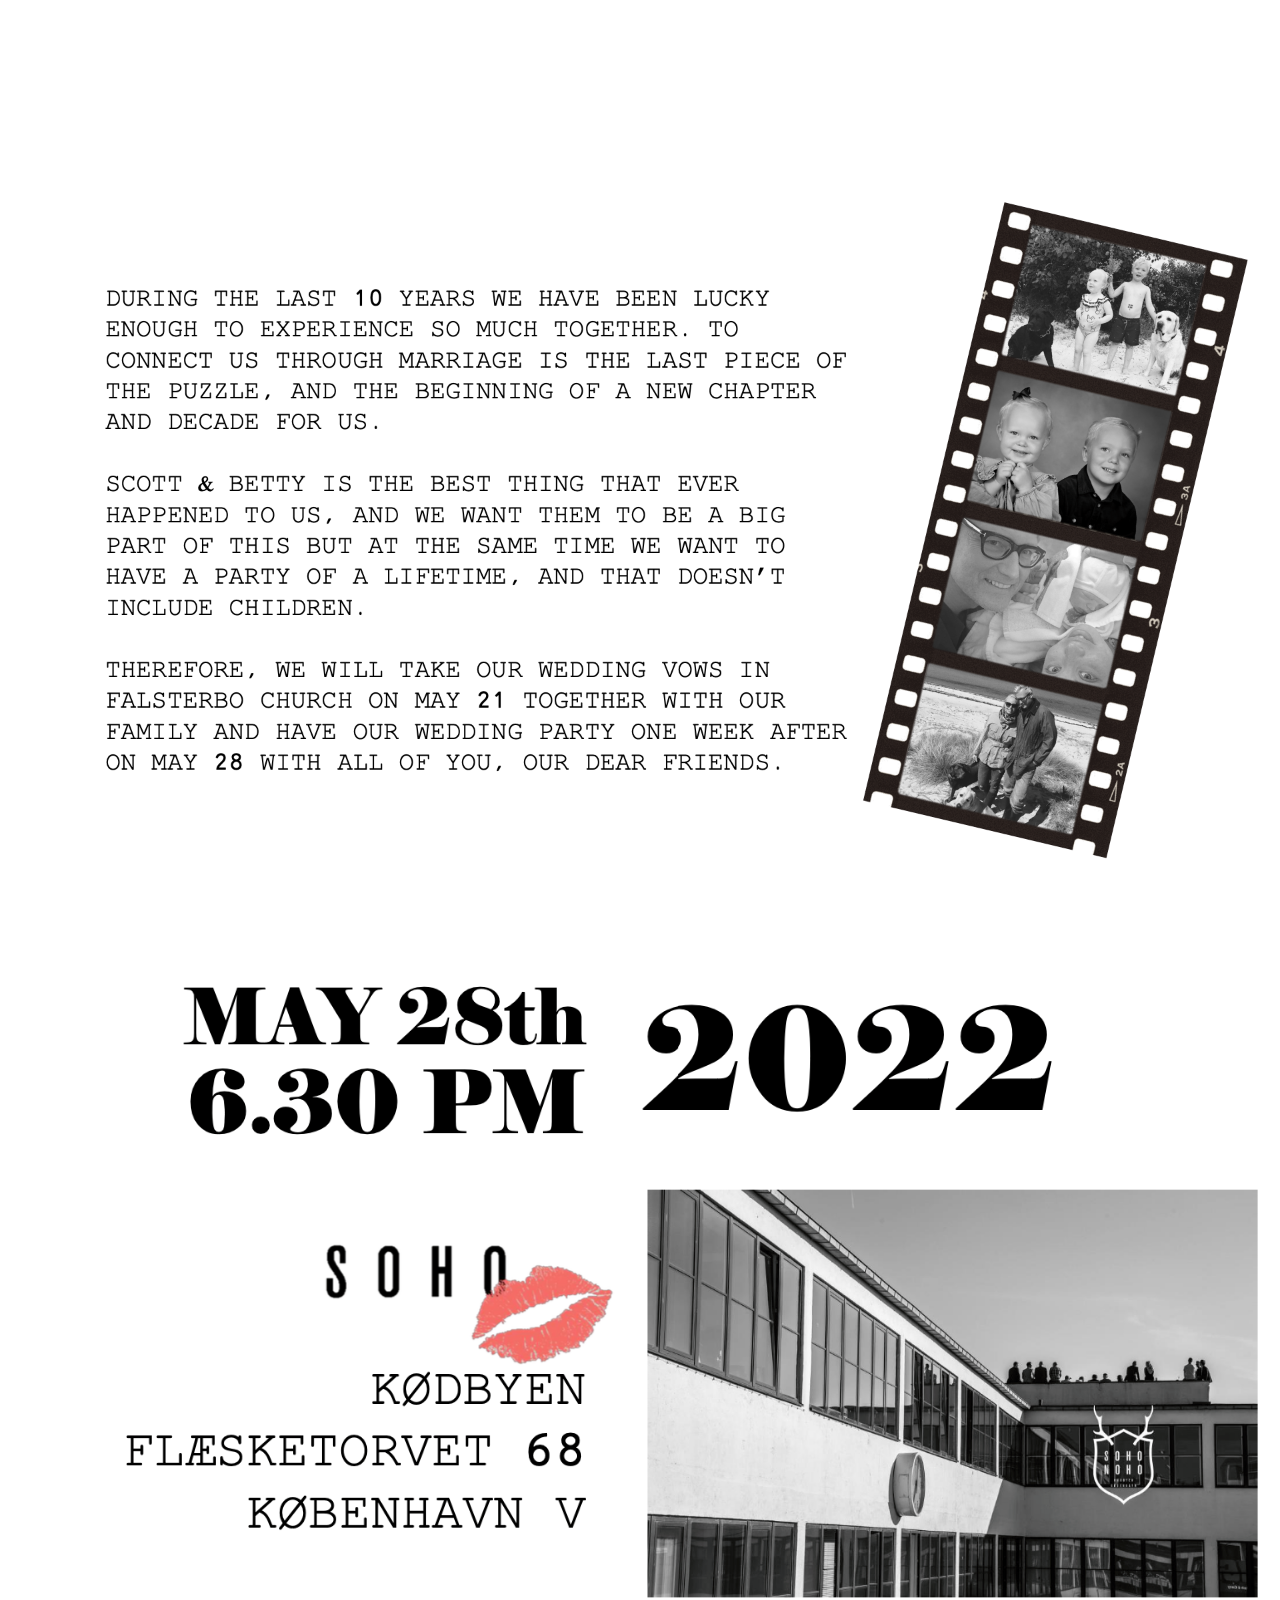
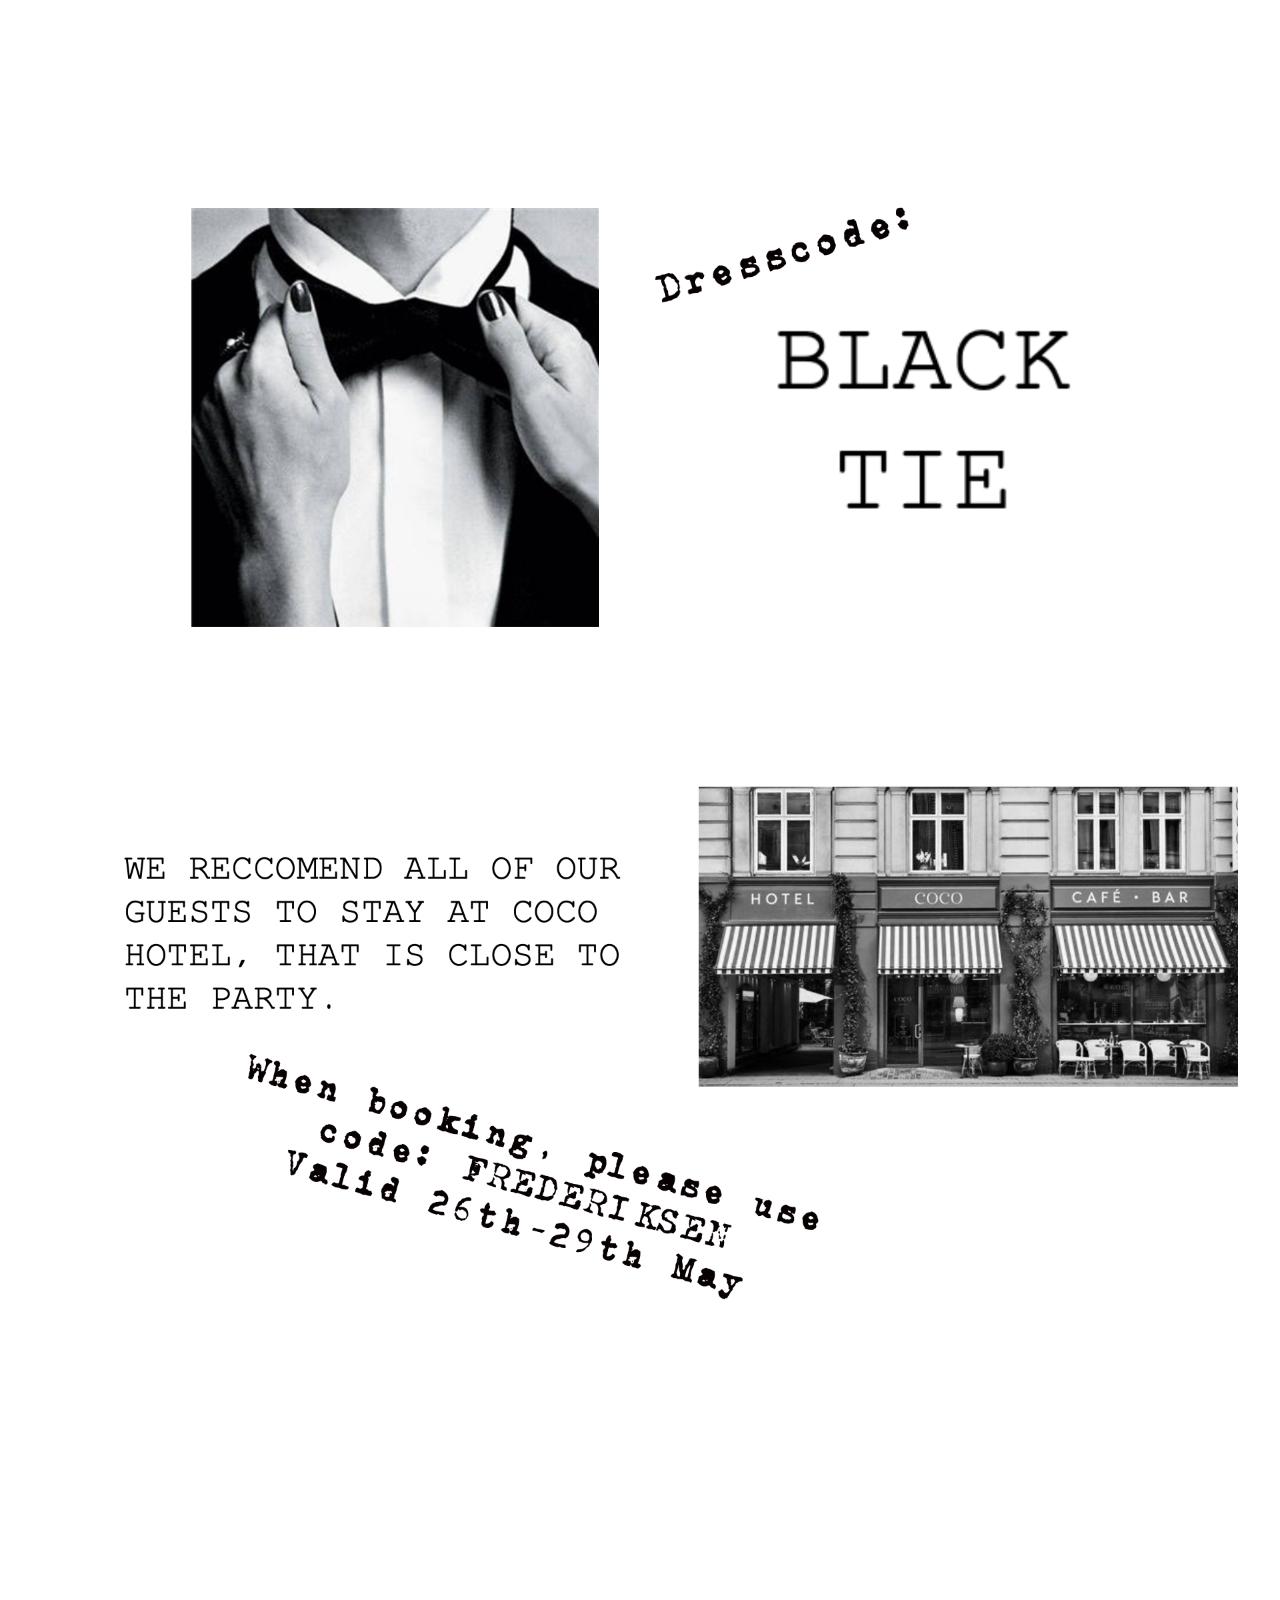
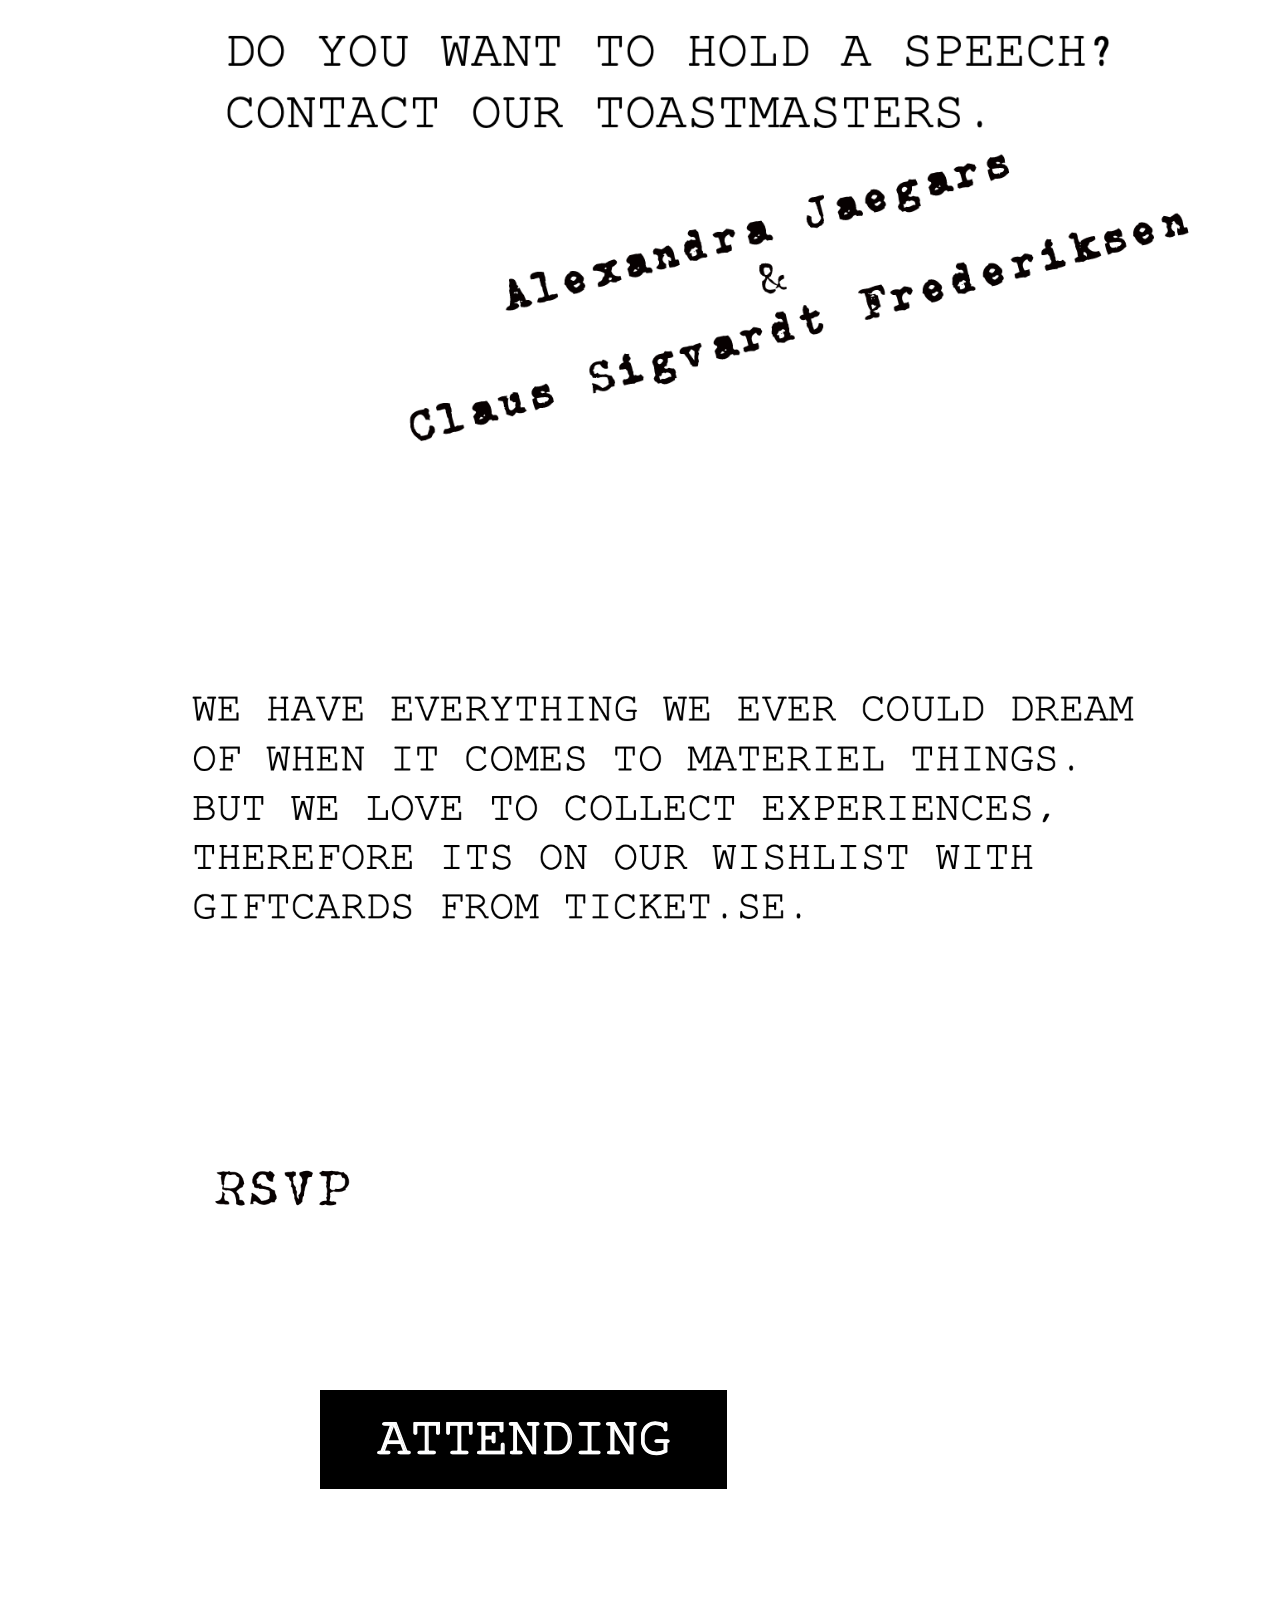
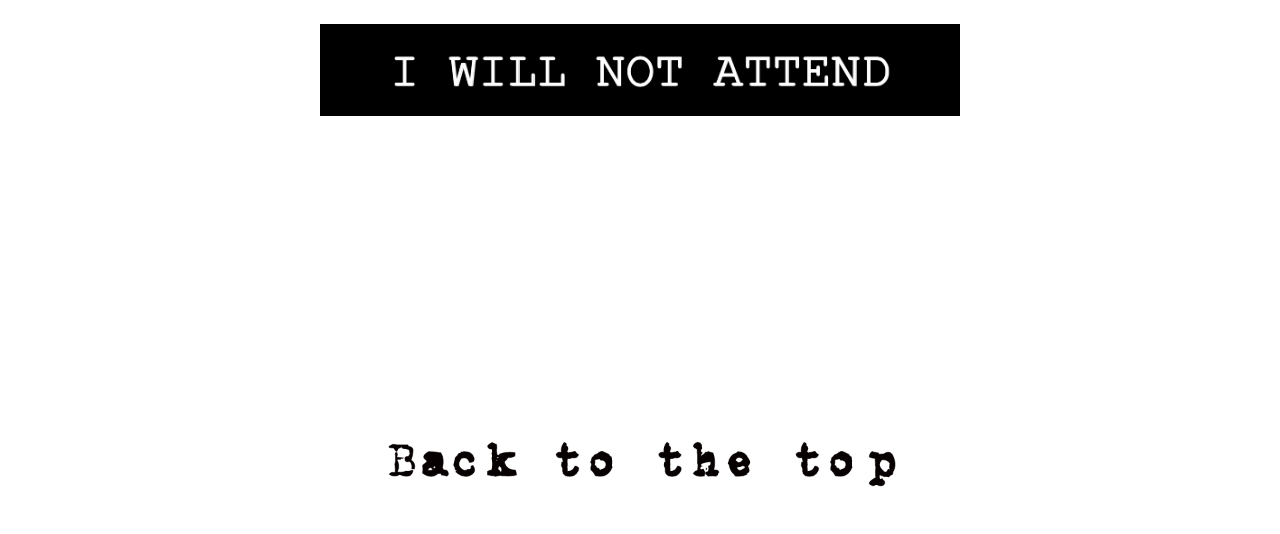
==== commit 1ef1bd99: "3rd frederiksen" ====
--- a/index.html
+++ b/index.html
@@ -31,7 +31,7 @@
             <div class="img-logo">
                 <img src="assets/media/pic/logo.png" alt="FREDERIKSEN 2022">
             </div>
-            <button><a href="RSVPyes.html">RSVP</a></button>
+            <button><a href="#rsvp-page">RSVP</a></button>
             <br>
         </div>
 
@@ -86,10 +86,32 @@
             <img src="assets/media/pic/gifts.png" alt="Gifts">
         </div>
     </div>
+    <br>
     <button><a href="https://www.ticket.se/presentkort" target="_blank">Buy Gift</a></button>
     <br>
     <!--RSVP-->
+    <div class="rsvp" id="rsvp-page">
+        <div class="rsvp-container">
+            <img src="assets/media/pic/rsvp.png" alt="RSVP">
+        </div>
+    </div>
+    <div class="yes" id="yes-page">
+        <div class="yes-container">
+            <a href="RSVPyes.html"><img src="assets/media/pic/yes.png" alt="yes"></a>
+        </div>
+    </div>
+    <div class="no" id="no-page">
+        <div class="no-container">
+            <a href="RSVPno.html"><img src="assets/media/pic/no.png" alt="no"></a>
+        </div>
+    </div>
+    <div class="back" id="back-page">
+        <div class="back-container">
+            <a href="index.html"><img src="assets/media/pic/back.png" alt="go back"></a>
+        </div>
+    </div>
     
+    <script src="assets/js/script.js"></script>
 </body>
 
 </html>--- a/assets/css/style.css
+++ b/assets/css/style.css
@@ -9,15 +9,6 @@
 
 body {
     font-family: 'Poppins', sans-serif;
-}
-
-h2 {
-    font-size: 40px;
-    text-transform: uppercase;
-    letter-spacing: 5px;
-    text-align: center;
-    margin-top: 10%;
-    margin-bottom: 5%;
 }
 
 /* Header */
@@ -146,11 +137,49 @@
     max-width: 100%;
     height: auto;
   }      
-
 /*RSVP*/
 .rsvp-container img {
     max-width: 100%;
     height: auto;
+    margin-top: 5%;
+  }      
+
+  .yes-container img {
+    max-width: 50%;
+    height: auto;
+    margin-left: 25%;
+    margin-top: 10%;
+    cursor: pointer;
+  }   
+  
+  .no-container img {
+    max-width: 50%;
+    height: auto;
+    margin-left: 25%;
+    margin-top: 10%;
+    margin-bottom: 20%;
+    cursor: pointer;
+  }
+  
+  /*Back*/
+.back-container img {
+    max-width: 100%;
+    height: auto;
+    cursor: pointer;
+  }      
+
+
+/*RSVP YES*/
+.rsvpyes-container img {
+    max-width: 100%;
+    height: auto;
+  }      
+
+  /*RSVP NO*/
+.rsvpno-container img {
+    max-width: 80%;
+    height: auto;
+    margin-left: 10%;
   }      
 .rsvp {
     display: flex;
